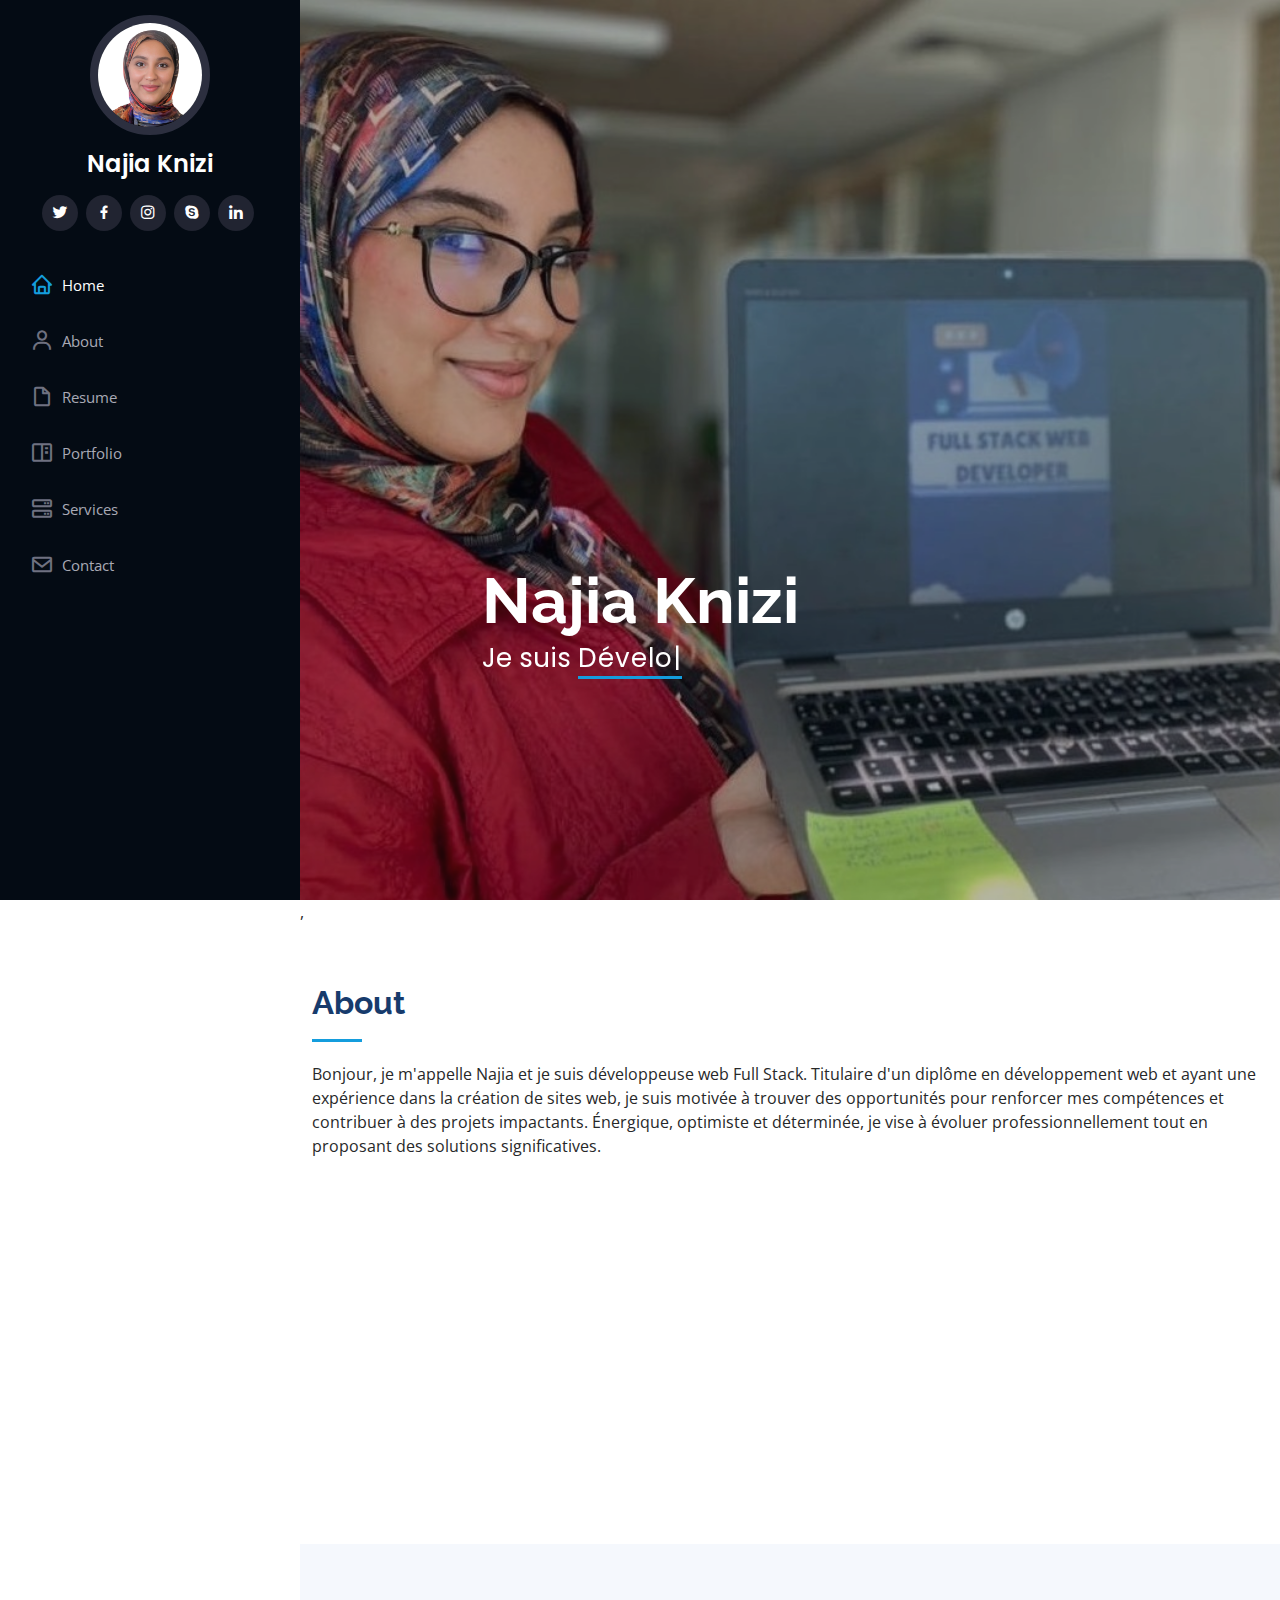
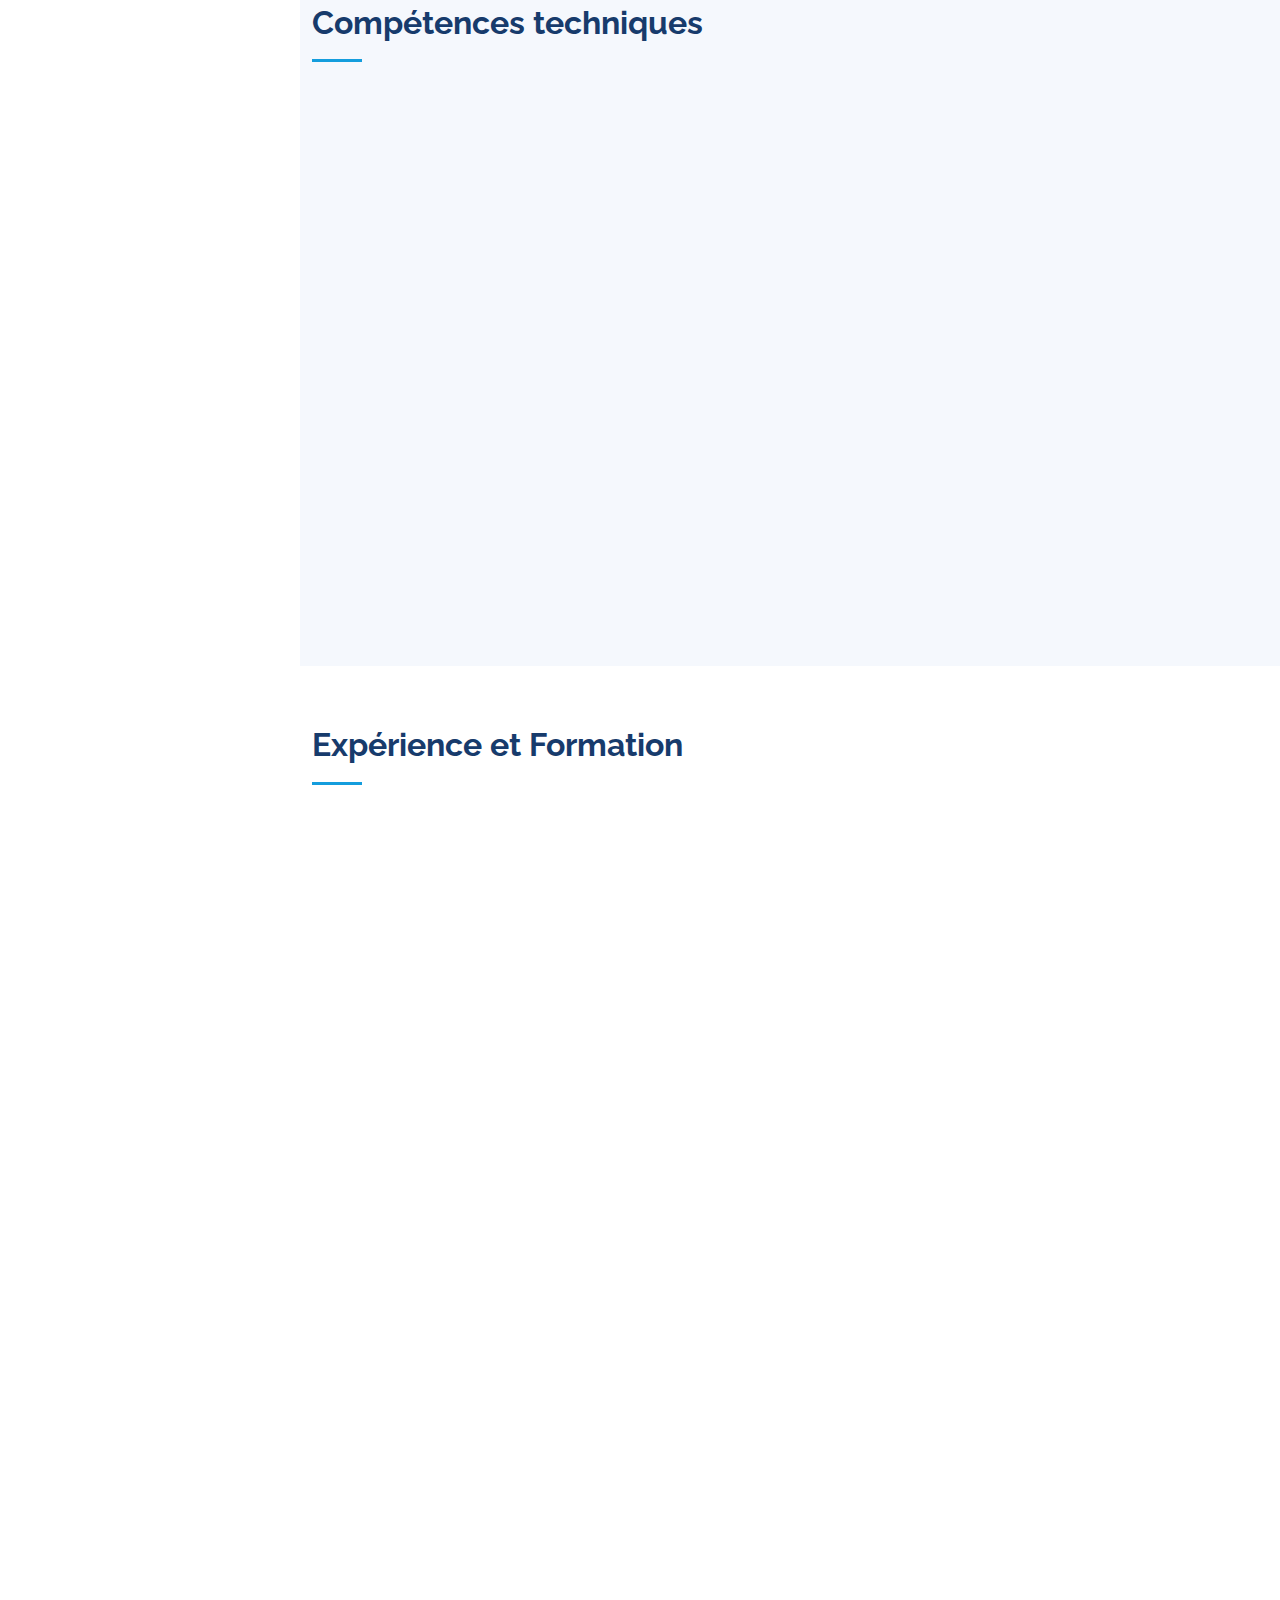
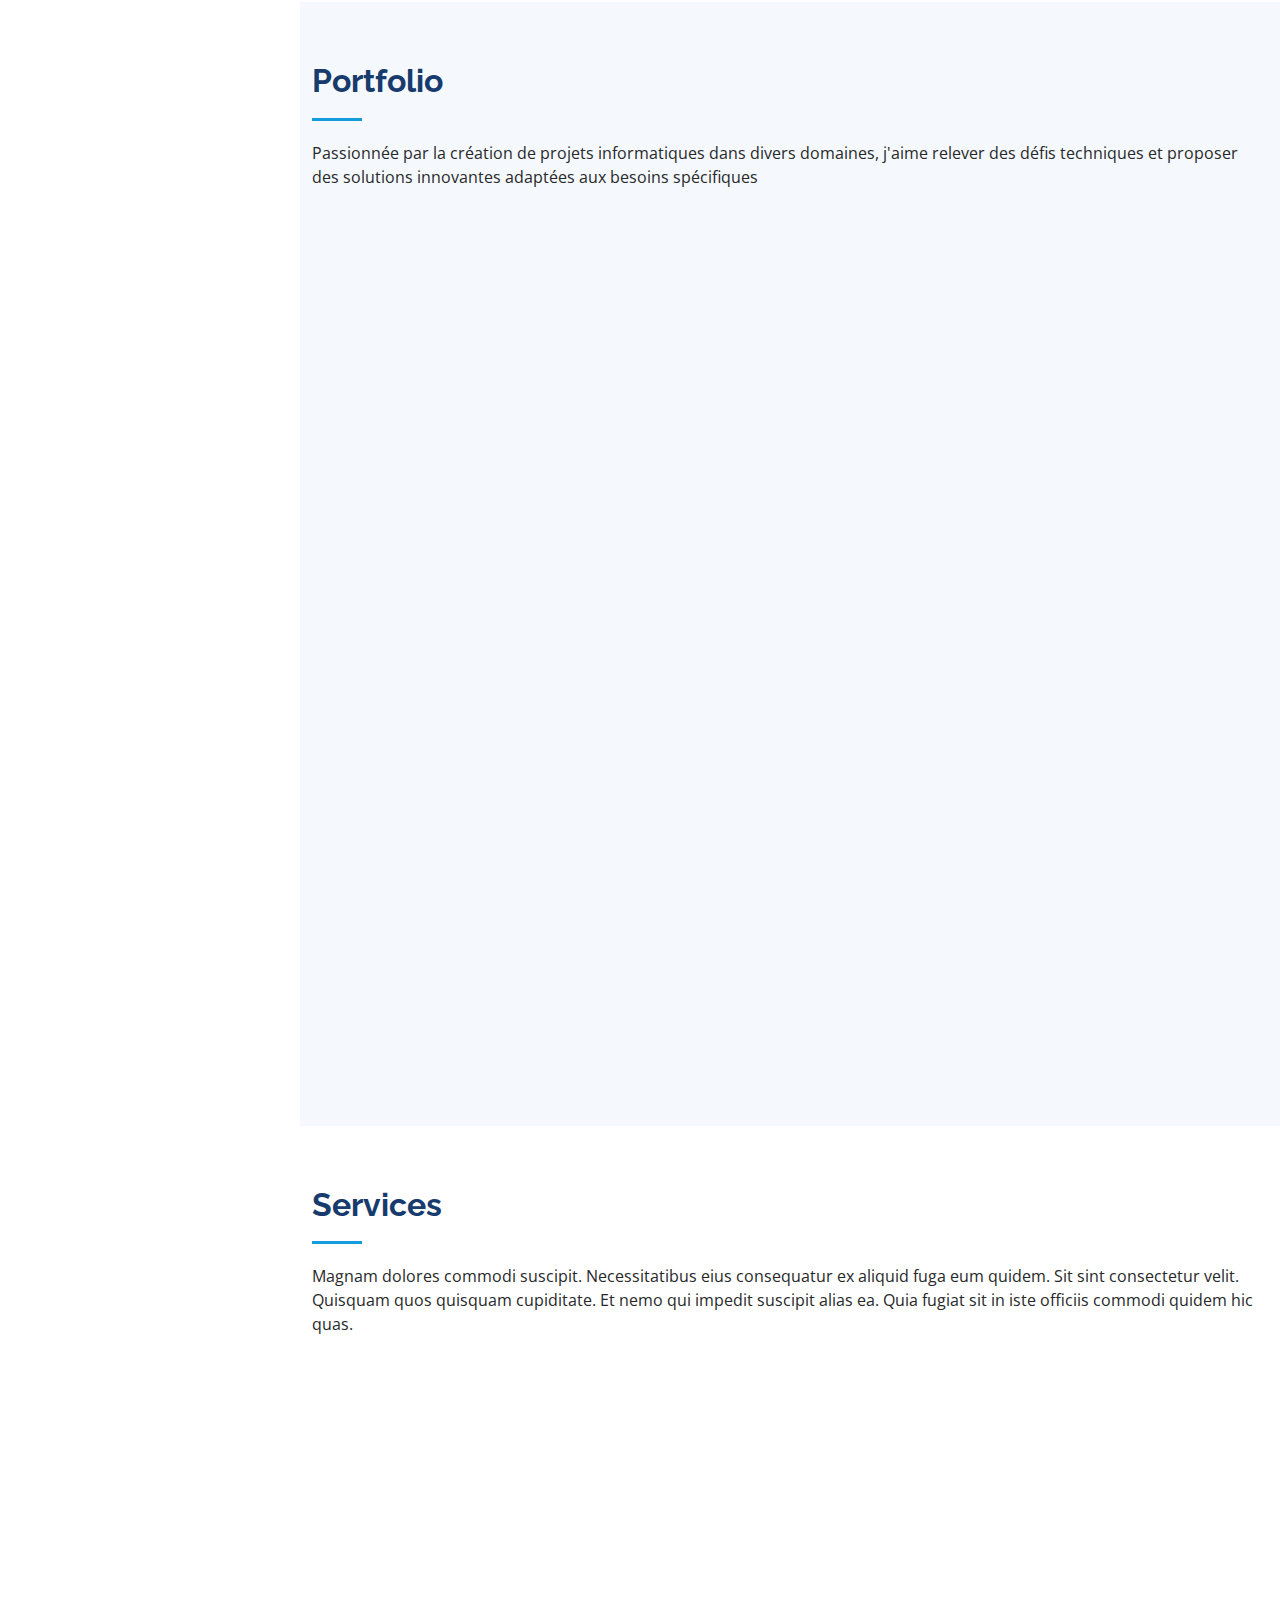
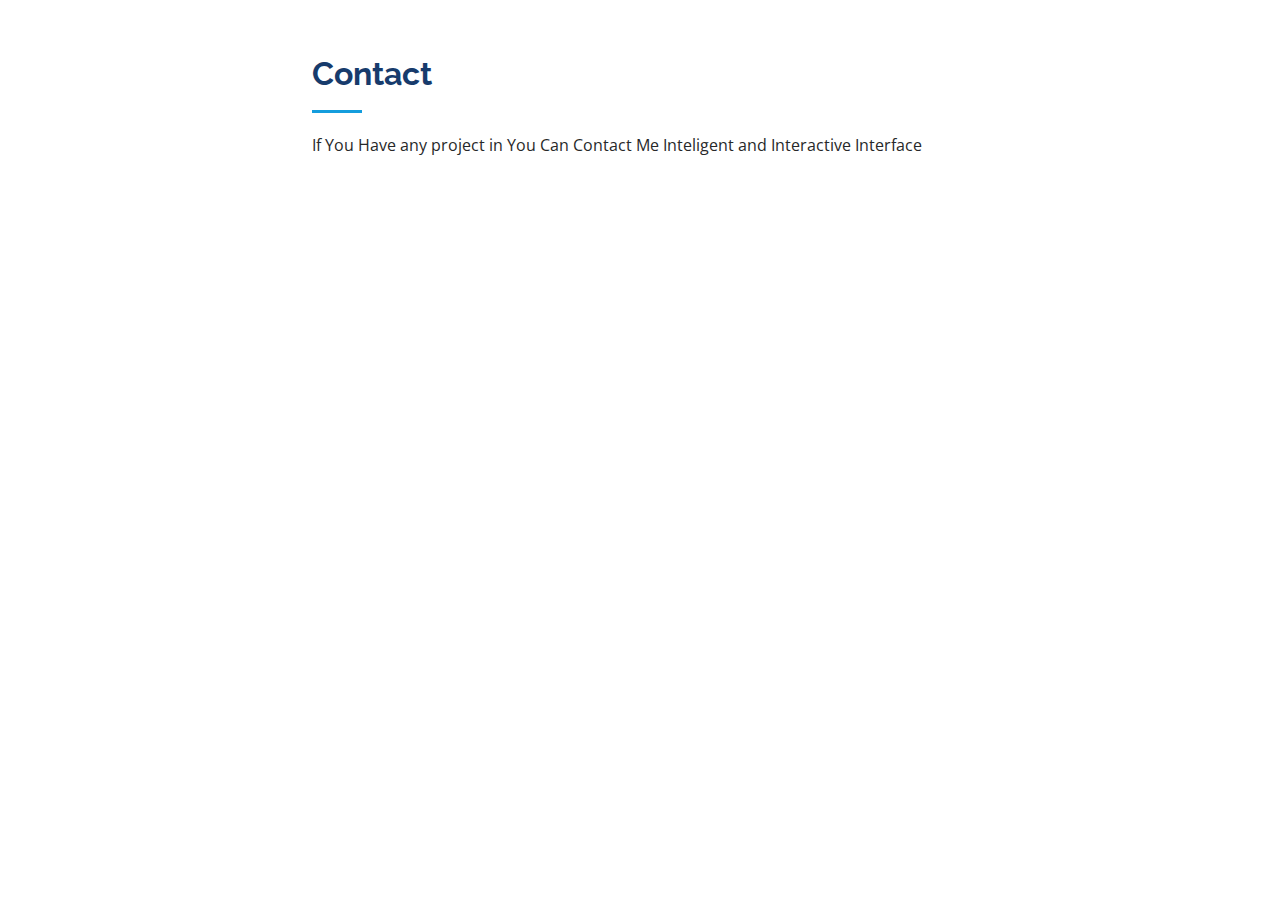
==== index.html @ a3609e8e "portfolio" ====
<!DOCTYPE html>
<html lang="en">

<head>
  <title>Najia Knizi Portfolio</title>
  <!-- Google Fonts -->
  <link href="https://fonts.googleapis.com/css?family=Open+Sans:300,300i,400,400i,600,600i,700,700i|Raleway:300,300i,400,400i,500,500i,600,600i,700,700i|Poppins:300,300i,400,400i,500,500i,600,600i,700,700i" rel="stylesheet">

  <!-- Vendor CSS Files -->
  <link href="assets/vendor/aos/aos.css" rel="stylesheet">
  <link href="assets/vendor/bootstrap/css/bootstrap.min.css" rel="stylesheet">
  <link href="assets/vendor/bootstrap-icons/bootstrap-icons.css" rel="stylesheet">
  <link href="assets/vendor/boxicons/css/boxicons.min.css" rel="stylesheet">
  <link href="assets/vendor/glightbox/css/glightbox.min.css" rel="stylesheet">
  <link href="assets/vendor/swiper/swiper-bundle.min.css" rel="stylesheet">

  <!-- Template Main CSS File -->
  <link href="assets/css/style.css" rel="stylesheet">


</head>

<body>

  <!-- ======= Mobile nav toggle button ======= -->
  <i class="bi bi-list mobile-nav-toggle d-xl-none"></i>

  <!-- ======= Header ======= -->
  <header id="header">
    <div class="d-flex flex-column">

      <div class="profile">
        <img src="./img/photo2.jpg" alt="" class="img-fluid rounded-circle">
        <h1 class="text-light"><a href="index.html">Najia Knizi</a></h1>
        <div class="social-links mt-3 text-center">
          <a href="#" class="twitter"><i class="bx bxl-twitter"></i></a>
          <a href="#" class="facebook"><i class="bx bxl-facebook"></i></a>
          <a href="#" class="instagram"><i class="bx bxl-instagram"></i></a>
          <a href="#" class="google-plus"><i class="bx bxl-skype"></i></a>
          <a href="https://www.linkedin.com/in/naseershaikh/" class="linkedin"><i class="bx bxl-linkedin"></i></a>
        </div>
      </div>

      <nav id="navbar" class="nav-menu navbar">
        <ul>
          <li><a href="#hero" class="nav-link scrollto active"><i class="bx bx-home"></i> <span>Home</span></a></li>
          <li><a href="#about" class="nav-link scrollto"><i class="bx bx-user"></i> <span>About</span></a></li>
          <li><a href="#resume" class="nav-link scrollto"><i class="bx bx-file-blank"></i> <span>Resume</span></a></li>
          <li><a href="#portfolio" class="nav-link scrollto"><i class="bx bx-book-content"></i> <span>Portfolio</span></a></li>
          <li><a href="#services" class="nav-link scrollto"><i class="bx bx-server"></i> <span>Services</span></a></li>
          <li><a href="#contact" class="nav-link scrollto"><i class="bx bx-envelope"></i> <span>Contact</span></a></li>
        </ul>
      </nav><!-- .nav-menu -->
    </div>
  </header><!-- End Header -->

  <!-- ======= Hero Section ======= -->
  <section id="hero" class="d-flex flex-column justify-content-center align-items-center">
    <div class="hero-container" data-aos="fade-in">
      <h1 id="titleTwo" style="margin-top: 400px;">Najia Knizi</h1>
      <p>Je suis <span class="typed" data-typed-items="Développeuse web Full Stack"></span></p>
    </div>
  </section><!-- End Hero -->

  <main id="main">,

    <!-- ======= About Section ======= -->
    <section id="about" class="about">
      <div class="container">

        <div class="section-title">
          <h2>About</h2>
          <p>Bonjour, je m'appelle Najia et je suis développeuse web Full Stack.
            Titulaire d'un diplôme en développement web et ayant une expérience dans la création de sites web, je suis motivée à trouver des opportunités pour renforcer mes compétences et contribuer à des projets impactants. Énergique, optimiste et déterminée, je vise à évoluer professionnellement tout en proposant des solutions significatives.
            
            
            
            
            
            
            
            
            </p>
        </div>

        <div class="row">
          <div class="col-lg-4" data-aos="fade-right">
            <img src="./img/photo4.jpg" class="img-fluid" alt="" style="border-radius:10px;">
          </div>
          <div class="col-lg-8 pt-4 pt-lg-0 content" data-aos="fade-left">
            <h3>Informations Personnelles
            </h3>
            <p class="fst-italic">
              Je suis passionnée par la technologie et déterminée à trouver des solutions informatiques innovantes.






            </p>
            <div class="row">
              <div class="col-lg-6">
                <ul>
                  <li><i class="bi bi-chevron-right"></i> <strong>Date de naissance :</strong> <span>20 novembre 2002</span></li>
                  <li><i class="bi bi-chevron-right"></i> <strong>Téléphone :</strong> <span>0766692971</span></li>
                  <li><i class="bi bi-chevron-right"></i> <strong>Ville :</strong> <span>Rabat</span></li>
                </ul>
                </div>
                <div class="col-lg-6">
                  <ul>
                    <li><i class="bi bi-chevron-right"></i> <strong>Âge :</strong> <span>22</span></li>
                    <li><i class="bi bi-chevron-right"></i> <strong>Email :</strong> <span>najiaknizi199@gmail.com</span></li>
                    <li><i class="bi bi-chevron-right"></i> <strong>Disponibilité :</strong> <span>Disponible</span></li>
                  </ul>
                </div>
                
              </div>
            </div>
           
          </div>
        </div>

      </div>
    </section><!-- End About Section -->


    <!-- ======= Skills Section ======= -->
    <section id="skills" class="skills section-bg">
      <div class="container">

        <div class="section-title">
          <h2>Compétences techniques</h2>

          <div class="row skills-content">
          
            <div class="col-lg-6" data-aos="fade-up">
              <h4>Back-end</h4>
              <ul>
                <li>Spring Boot</li>
                <li>Java</li>
                <li>Microservices</li>
                <li>JEE</li>
                <li>Spring</li>
                <li>PHP</li>
                <li>C</li>
                <li>ADO.NET</li>
                <li>Spring Security</li>
              </ul>
          
              <h4>Front-end</h4>
              <ul>
                <li>Angular</li>
                <li>JavaScript</li>
                <li>HTML</li>
                <li>CSS</li>
                <li>Bootstrap</li>
                <li>jQuery</li>
              </ul>
            </div>
          
            <div class="col-lg-6" data-aos="fade-up" data-aos-delay="100">
              <h4>DevOps</h4>
              <ul>
                <li>Docker</li>
                <li>Jenkins</li>
                <li>SonarQube</li>
                <li>FlyWay</li>
              </ul>
          
              <h4>Base de données</h4>
              <ul>
                <li>SQL</li>
                <li>PL/SQL</li>
                <li>MySQL</li>
              </ul>
          
              <h4>Outils</h4>
              <ul>
                <li>Figma</li>
                <li>DBSchema , Postman</li>
                <li>VS Code , IntelliJ</li>
             
                <li>PgAdmin , Eclipse </li>
                <li>SQL Server , StarUML</li>
                <li>Git , GitHub</li>
                <li>Trello , Jira</li>
              </ul>
            </div>
          
          </div>
          
    </section><!-- End Skills Section -->

    <!-- ======= Resume Section ======= -->
    <section id="resume" class="resume">
      <div class="container">

        <div class="section-title">
          <h2>Expérience et Formation</h2>
        </div>

        <div class="row">
          <div class="col-lg-6" data-aos="fade-up">
            <h3 class="resume-title">Diplômes et Formations</h3>
            <div class="resume-item">
              <h4>Devellopeuse full stack Web</h4>
              <p><em>Ecole Numerique Ahmed El Hansali ,  beni mellal</em></p>
             
            </div>

        
            
            <div class="resume-item">
              <h4>Licence Professionnelle En Informatique Medicale </h4>
              <h5> 01/2024 - 10/2024</h5>
              <p><em>Faculte Des Sciences Ain Chock ,  Casablanca</em></p>
            </div>
            <div class="resume-item">
              <h4>Diplôme de Technicien Spécialisé en Développement Informatique</h4>
              <h5>09/2020 - 07/2022</h5>
              <p><em>Institut Spécialisé De Technologie Appliquée , Bejaad</em></p>
              <p>Lorem ipsum dolor sit amet Lorem ipsum dolor sit amet.</p>
            </div>
            <div class="resume-item">
              <h4>Baccalauréat En Sciences Physiques</h4>
              <h5>09/2019 - 07/2020</h5>
              <p><em>Lycee Abdellah Guennoun</em></p>
            </div>
          </div>
          <div class="col-lg-6" data-aos="fade-up" data-aos-delay="100">
            <h3 class="resume-title">Expériences professionnelles</h3>
            <div class="resume-item">
              <h4>Stage :développeuse web full stack (spring boot / Angular)</h4>
              <h5>cid conseil ingénierie et développement , Rabat</h5>
              <h5>10/2024 - 01/2025</h5>

              <ul>
                <li>La conception et le développement d'une application web pour la gestion des inventaires
                  des affaires </li>
                
              </ul>
            </div>
         
            <div class="resume-item">
              <h4>Stage en Developpement Web</h4>
              <h5>Centre De Consultation Et Traitement Dentaire Ibno Rochd , Casablanca</h5>
              <h5>03/2023  05/2023</h5>  
              <ul>
                <li>Conception et développement d'une application web pour gérer le service des urgences 
                  </li>
                
              </ul>
            </div>
            <div class="resume-item">
              <h4>Stage en Developpement Informatique</h4>
              <h5>commune urbaine , Bejaad</h5>
              <br></br>
              <h5>04/2022  05/2022</h5>

              <ul>
                <li>Développement d'une application desktop pour gérer les stagiaires de la commune.</li>
                
              </ul>
            </div>
          </div>
        </div>

      </div>
    </section><!-- End Resume Section -->

    <!-- ======= Portfolio Section ======= -->
    <section id="portfolio" class="portfolio section-bg">
      <div class="container">

        <div class="section-title">
          <h2>Portfolio</h2>
          <p>Passionnée par la création de projets informatiques dans divers domaines, j'aime relever des défis techniques et proposer des solutions innovantes adaptées aux besoins spécifiques</p>
        </div>

        <div class="row" data-aos="fade-up">
          <div class="col-lg-12 d-flex justify-content-center">
            <ul id="portfolio-flters">
              <li data-filter="*" class="filter-active">All</li>
              <li data-filter=".filter-app">App</li>
              <li data-filter=".filter-card">Card</li>
              <li data-filter=".filter-web">Web</li>
            </ul>
          </div>
        </div>

        <div class="row portfolio-container" data-aos="fade-up" data-aos-delay="100">

          <div class="col-lg-4 col-md-6 portfolio-item filter-app">
            <div class="portfolio-wrap">
              <img src="assets/img/portfolio/bricoli.PNG" class="img-fluid" alt="">
              <div class="portfolio-links">
                <a href="assets/img/portfolio/portfolio-1.jpg" data-gallery="portfolioGallery" class="portfolio-lightbox" title="App 1"><i class="bx bx-plus"></i></a>
                <a href="portfolio-details.html" title="More Details"><i class="bx bx-link"></i></a>
              </div>
            </div>
          </div>

          <div class="col-lg-4 col-md-6 portfolio-item filter-web">
            <div class="portfolio-wrap">
              <img src="assets/img/portfolio/portfolio-2.jpg" class="img-fluid" alt="">
              <div class="portfolio-links">
                <a href="assets/img/portfolio/portfolio-2.jpg" data-gallery="portfolioGallery" class="portfolio-lightbox" title="Web 3"><i class="bx bx-plus"></i></a>
                <a href="portfolio-details.html" title="More Details"><i class="bx bx-link"></i></a>
              </div>
            </div>
          </div>

          <div class="col-lg-4 col-md-6 portfolio-item filter-app">
            <div class="portfolio-wrap">
              <img src="assets/img/portfolio/portfolio-3.jpg" class="img-fluid" alt="">
              <div class="portfolio-links">
                <a href="assets/img/portfolio/portfolio-3.jpg" data-gallery="portfolioGallery" class="portfolio-lightbox" title="App 2"><i class="bx bx-plus"></i></a>
                <a href="portfolio-details.html" title="More Details"><i class="bx bx-link"></i></a>
              </div>
            </div>
          </div>

          <div class="col-lg-4 col-md-6 portfolio-item filter-card">
            <div class="portfolio-wrap">
              <img src="assets/img/portfolio/portfolio-4.jpg" class="img-fluid" alt="">
              <div class="portfolio-links">
                <a href="assets/img/portfolio/portfolio-4.jpg" data-gallery="portfolioGallery" class="portfolio-lightbox" title="Card 2"><i class="bx bx-plus"></i></a>
                <a href="portfolio-details.html" title="More Details"><i class="bx bx-link"></i></a>
              </div>
            </div>
          </div>

          <div class="col-lg-4 col-md-6 portfolio-item filter-web">
            <div class="portfolio-wrap">
              <img src="assets/img/portfolio/portfolio-5.jpg" class="img-fluid" alt="">
              <div class="portfolio-links">
                <a href="assets/img/portfolio/portfolio-5.jpg" data-gallery="portfolioGallery" class="portfolio-lightbox" title="Web 2"><i class="bx bx-plus"></i></a>
                <a href="portfolio-details.html" title="More Details"><i class="bx bx-link"></i></a>
              </div>
            </div>
          </div>

          <div class="col-lg-4 col-md-6 portfolio-item filter-app">
            <div class="portfolio-wrap">
              <img src="assets/img/portfolio/portfolio-6.jpg" class="img-fluid" alt="">
              <div class="portfolio-links">
                <a href="assets/img/portfolio/portfolio-6.jpg" data-gallery="portfolioGallery" class="portfolio-lightbox" title="App 3"><i class="bx bx-plus"></i></a>
                <a href="portfolio-details.html" title="More Details"><i class="bx bx-link"></i></a>
              </div>
            </div>
          </div>

          <div class="col-lg-4 col-md-6 portfolio-item filter-card">
            <div class="portfolio-wrap">
              <img src="assets/img/portfolio/portfolio-7.jpg" class="img-fluid" alt="">
              <div class="portfolio-links">
                <a href="assets/img/portfolio/portfolio-7.jpg" data-gallery="portfolioGallery" class="portfolio-lightbox" title="Card 1"><i class="bx bx-plus"></i></a>
                <a href="portfolio-details.html" title="More Details"><i class="bx bx-link"></i></a>
              </div>
            </div>
          </div>

          <div class="col-lg-4 col-md-6 portfolio-item filter-card">
            <div class="portfolio-wrap">
              <img src="assets/img/portfolio/portfolio-8.jpg" class="img-fluid" alt="">
              <div class="portfolio-links">
                <a href="assets/img/portfolio/portfolio-8.jpg" data-gallery="portfolioGallery" class="portfolio-lightbox" title="Card 3"><i class="bx bx-plus"></i></a>
                <a href="portfolio-details.html" title="More Details"><i class="bx bx-link"></i></a>
              </div>
            </div>
          </div>

          <div class="col-lg-4 col-md-6 portfolio-item filter-web">
            <div class="portfolio-wrap">
              <img src="assets/img/portfolio/portfolio-9.jpg" class="img-fluid" alt="">
              <div class="portfolio-links">
                <a href="assets/img/portfolio/portfolio-9.jpg" data-gallery="portfolioGallery" class="portfolio-lightbox" title="Web 3"><i class="bx bx-plus"></i></a>
                <a href="portfolio-details.html" title="More Details"><i class="bx bx-link"></i></a>
              </div>
            </div>
          </div>

        </div>

      </div>
    </section>
    
    <!-- ======= Services Section ======= -->
    <section id="services" class="services">
      <div class="container">

        <div class="section-title">
          <h2>Services</h2>
          <p>Magnam dolores commodi suscipit. Necessitatibus eius consequatur ex aliquid fuga eum quidem. Sit sint consectetur velit. Quisquam quos quisquam cupiditate. Et nemo qui impedit suscipit alias ea. Quia fugiat sit in iste officiis commodi quidem hic quas.</p>
        </div>

        <div class="row">
          <div class="col-lg-6 col-md-6 icon-box" data-aos="fade-up">
            <div class="icon"><i class="bi bi-code"></i></div>
            <h4 class="title"><a href="">Web Developer</a></h4>
            <p class="description">Voluptatum deleniti atque corrupti quos dolores et quas molestias excepturi sint occaecati cupiditate non provident</p>
          </div>
          <div class="col-lg-4 col-md-6 icon-box" data-aos="fade-up" data-aos-delay="100">
            <div class="icon"><i class="bi bi-bar-chart"></i></div>
            <h4 class="title"><a href="">Web Designer</a></h4>
            <p class="description">Minim veniam, quis nostrud exercitation ullamco laboris nisi ut aliquip ex ea commodo consequat tarad limino ata</p>
          </div>
         

      </div>
    </section><!-- End Services Section -->


    <!-- ======= Contact Section ======= -->
    <section id="contact" class="contact">
      <div class="container">

        <div class="section-title">
          <h2>Contact</h2>
          <p>If You Have any project in You Can Contact Me
Inteligent and Interactive Interface</p>
        </div>

        <div class="row" data-aos="fade-in">

          <div class="col-lg-5 d-flex align-items-stretch">
            <div class="info">
              <div class="address">
                <i class="bi bi-geo-alt"></i>
                <h4>Location:</h4>
                <p>Saddar Hyderabad, Sindh</p>
              </div>

              <div class="email">
                <i class="bi bi-envelope"></i>
                <h4>Email:</h4>
                <p>naseershaikh2005@gmail.com</p>
              </div>

              <div class="phone">
                <i class="bi bi-phone"></i>
                <h4>Call:</h4>
                <p>+1 5589 55488 55s</p>

              </div>
              
                          </div>

          </div>

          <div class="col-lg-7 mt-5 mt-lg-0 d-flex align-items-stretch">
            <form action="#" method="#" role="form" class="php-email-form">
              <div class="row">
                <div class="form-group col-md-6">
                  <label for="name">Your Name</label>
                  <input type="text" name="name" class="form-control" id="name" required>
                </div>
                <div class="form-group col-md-6">
                  <label for="name">Your Email</label>
                  <input type="email" class="form-control" name="email" id="email" required>
                </div>
              </div>
              <div class="form-group">
                <label for="name">Subject</label>
                <input type="text" class="form-control" name="subject" id="subject" required>
              </div>
              <div class="form-group">
                <label for="name">Message</label>
                <textarea class="form-control" name="message" rows="10" required></textarea>
              </div>
              <div class="text-center"><button type="submit">Send Message</button></div>
            </form>
          </div>

        </div>

      </div>
    </section><!-- End Contact Section -->

  </main><!-- End #main -->


  <a href="#" class="back-to-top d-flex align-items-center justify-content-center"><i class="bi bi-arrow-up-short"></i></a>

  <!-- Vendor JS Files -->
  <script src="assets/vendor/purecounter/purecounter_vanilla.js"></script>
  <script src="assets/vendor/aos/aos.js"></script>
  <script src="assets/vendor/bootstrap/js/bootstrap.bundle.min.js"></script>
  <script src="assets/vendor/glightbox/js/glightbox.min.js"></script>
  <script src="assets/vendor/isotope-layout/isotope.pkgd.min.js"></script>
  <script src="assets/vendor/swiper/swiper-bundle.min.js"></script>
  <script src="assets/vendor/typed.js/typed.min.js"></script>
  <script src="assets/vendor/waypoints/noframework.waypoints.js"></script>
  <script src="assets/vendor/php-email-form/validate.js"></script>

  <!-- Template Main JS File -->
  <script src="assets/js/main.js"></script>

</body>

</html>
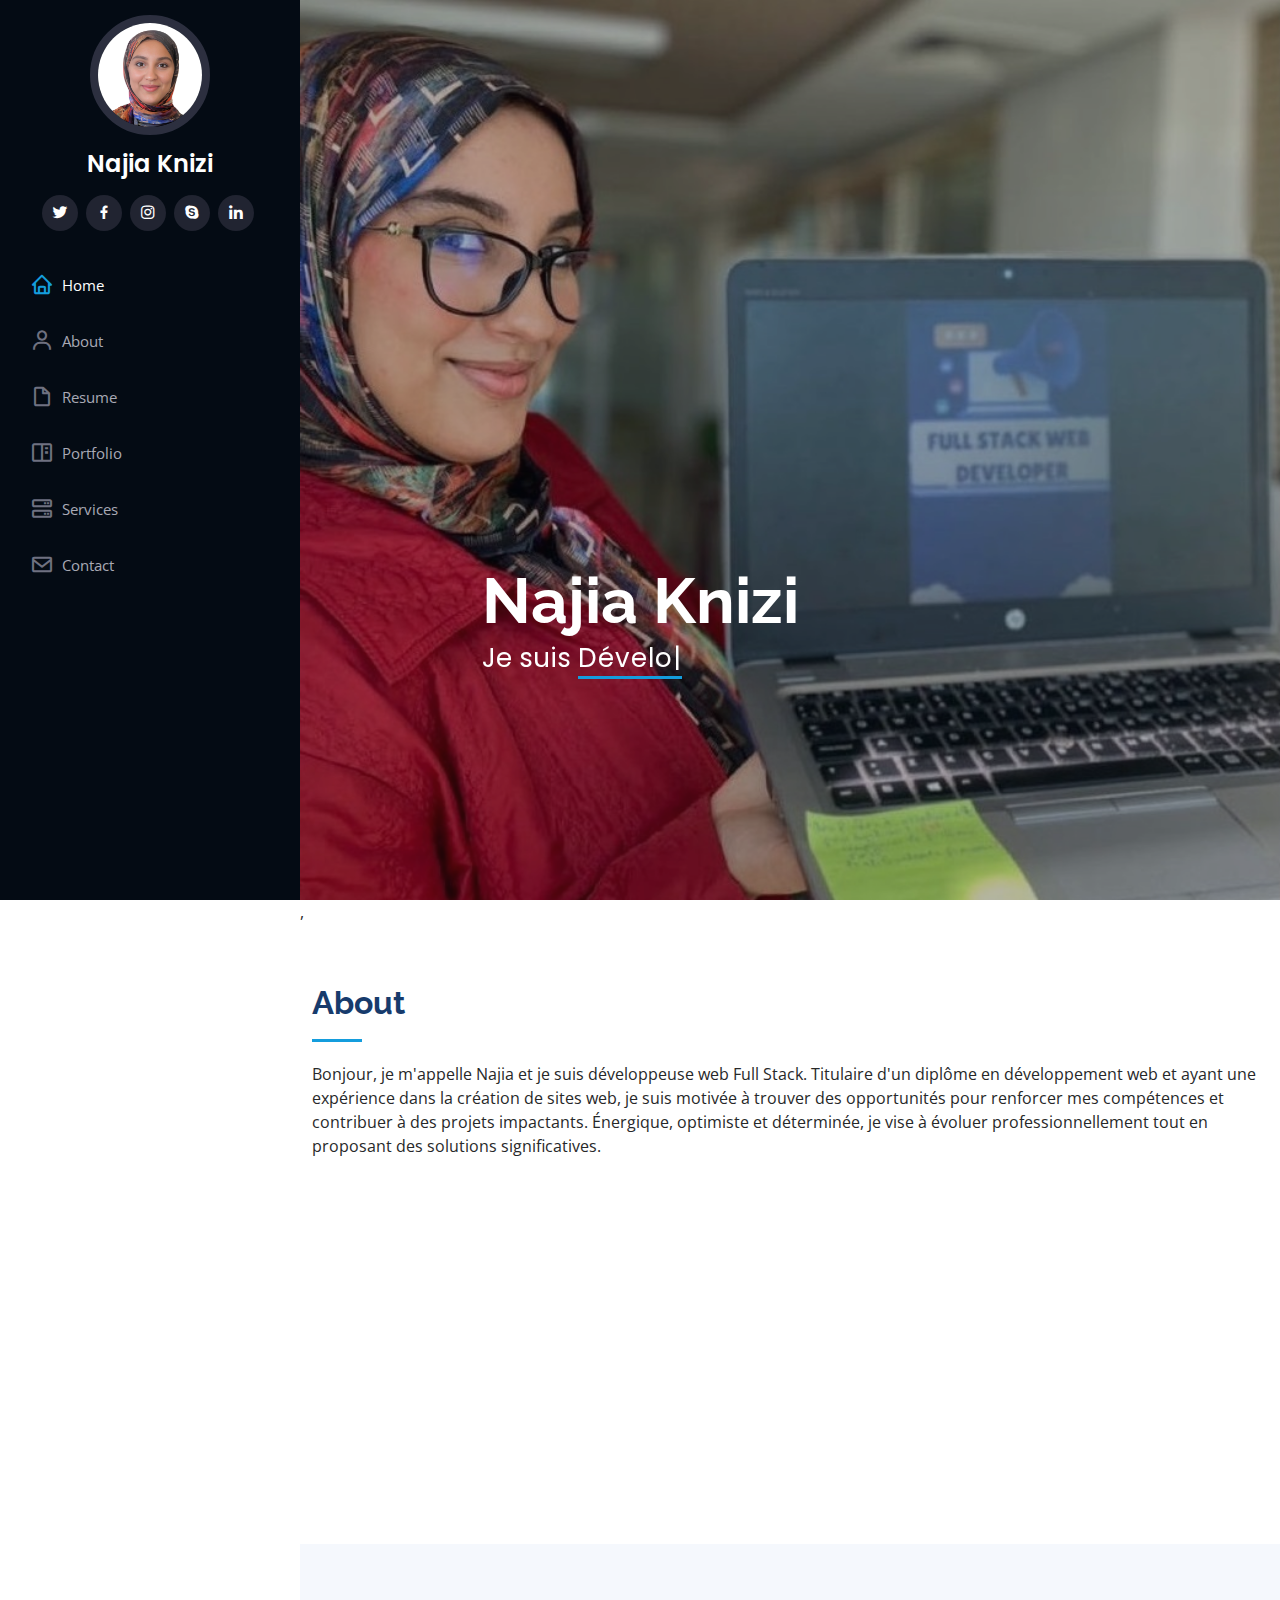
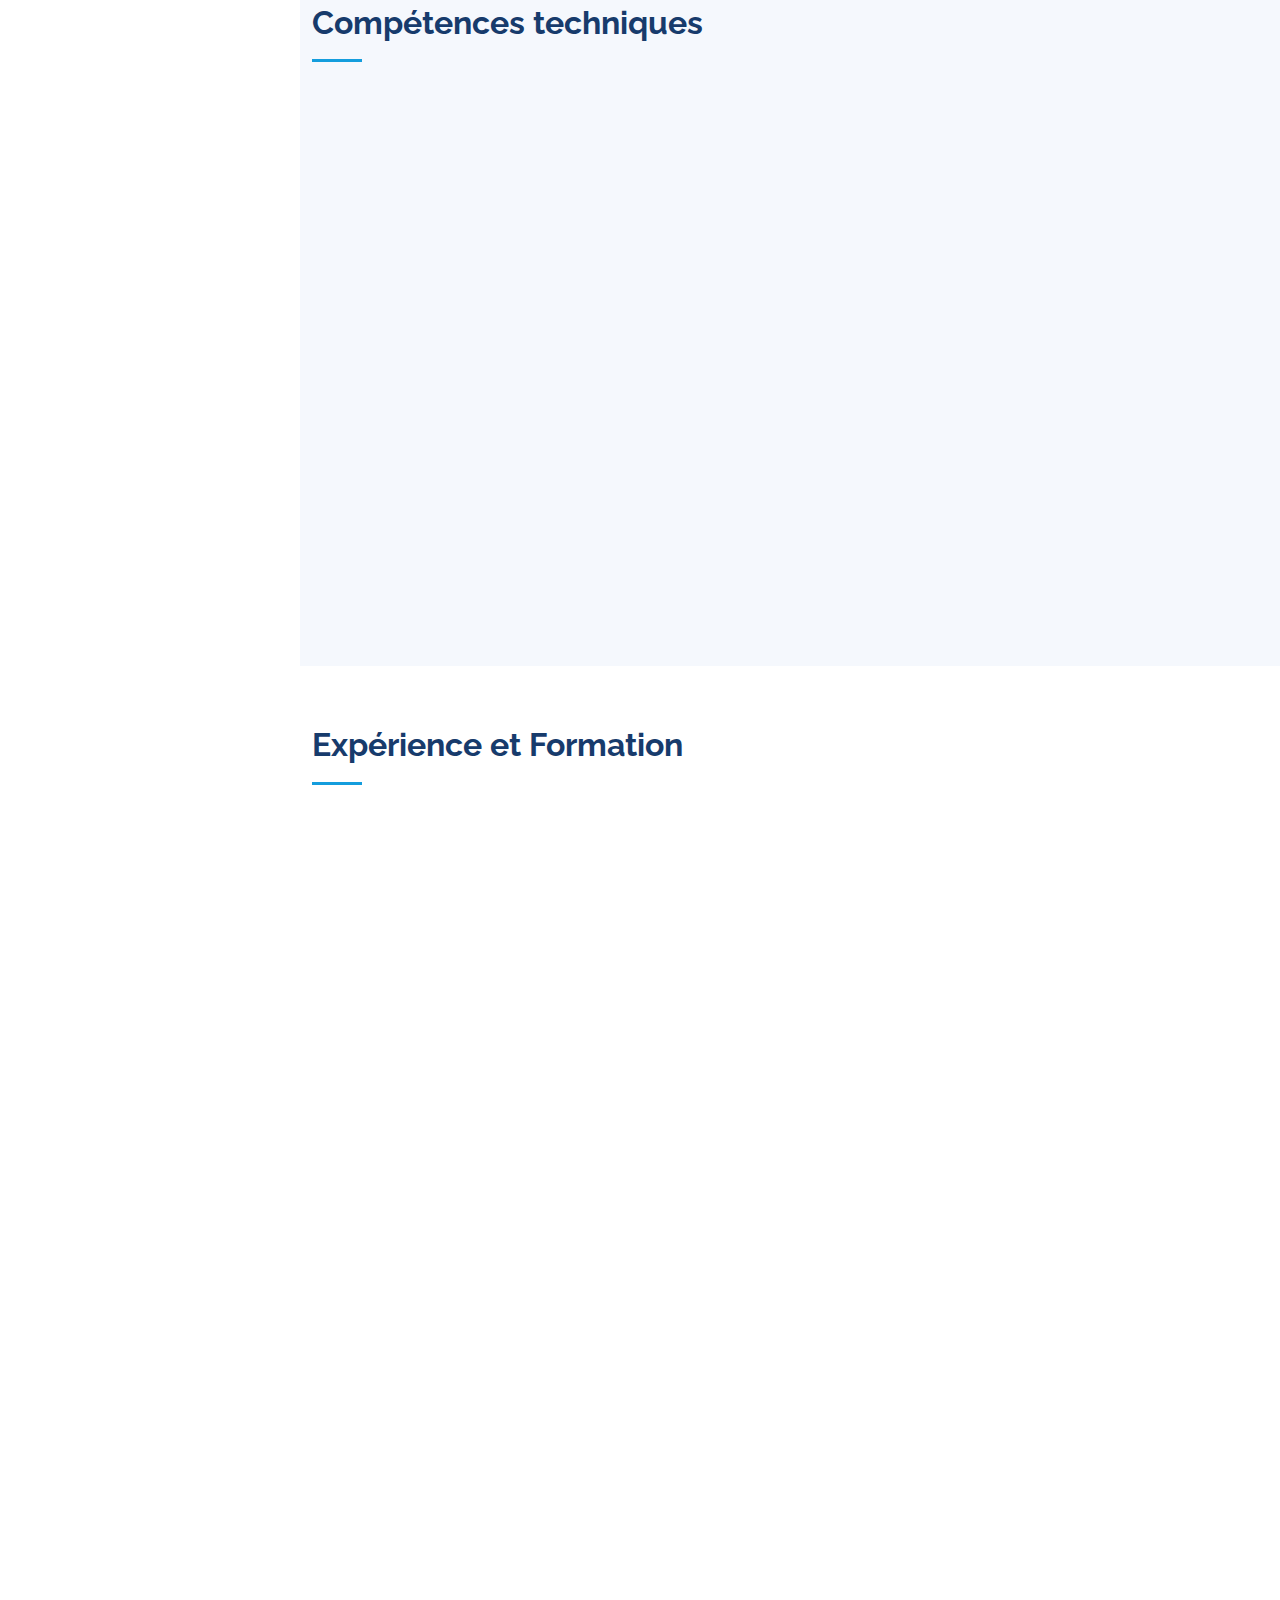
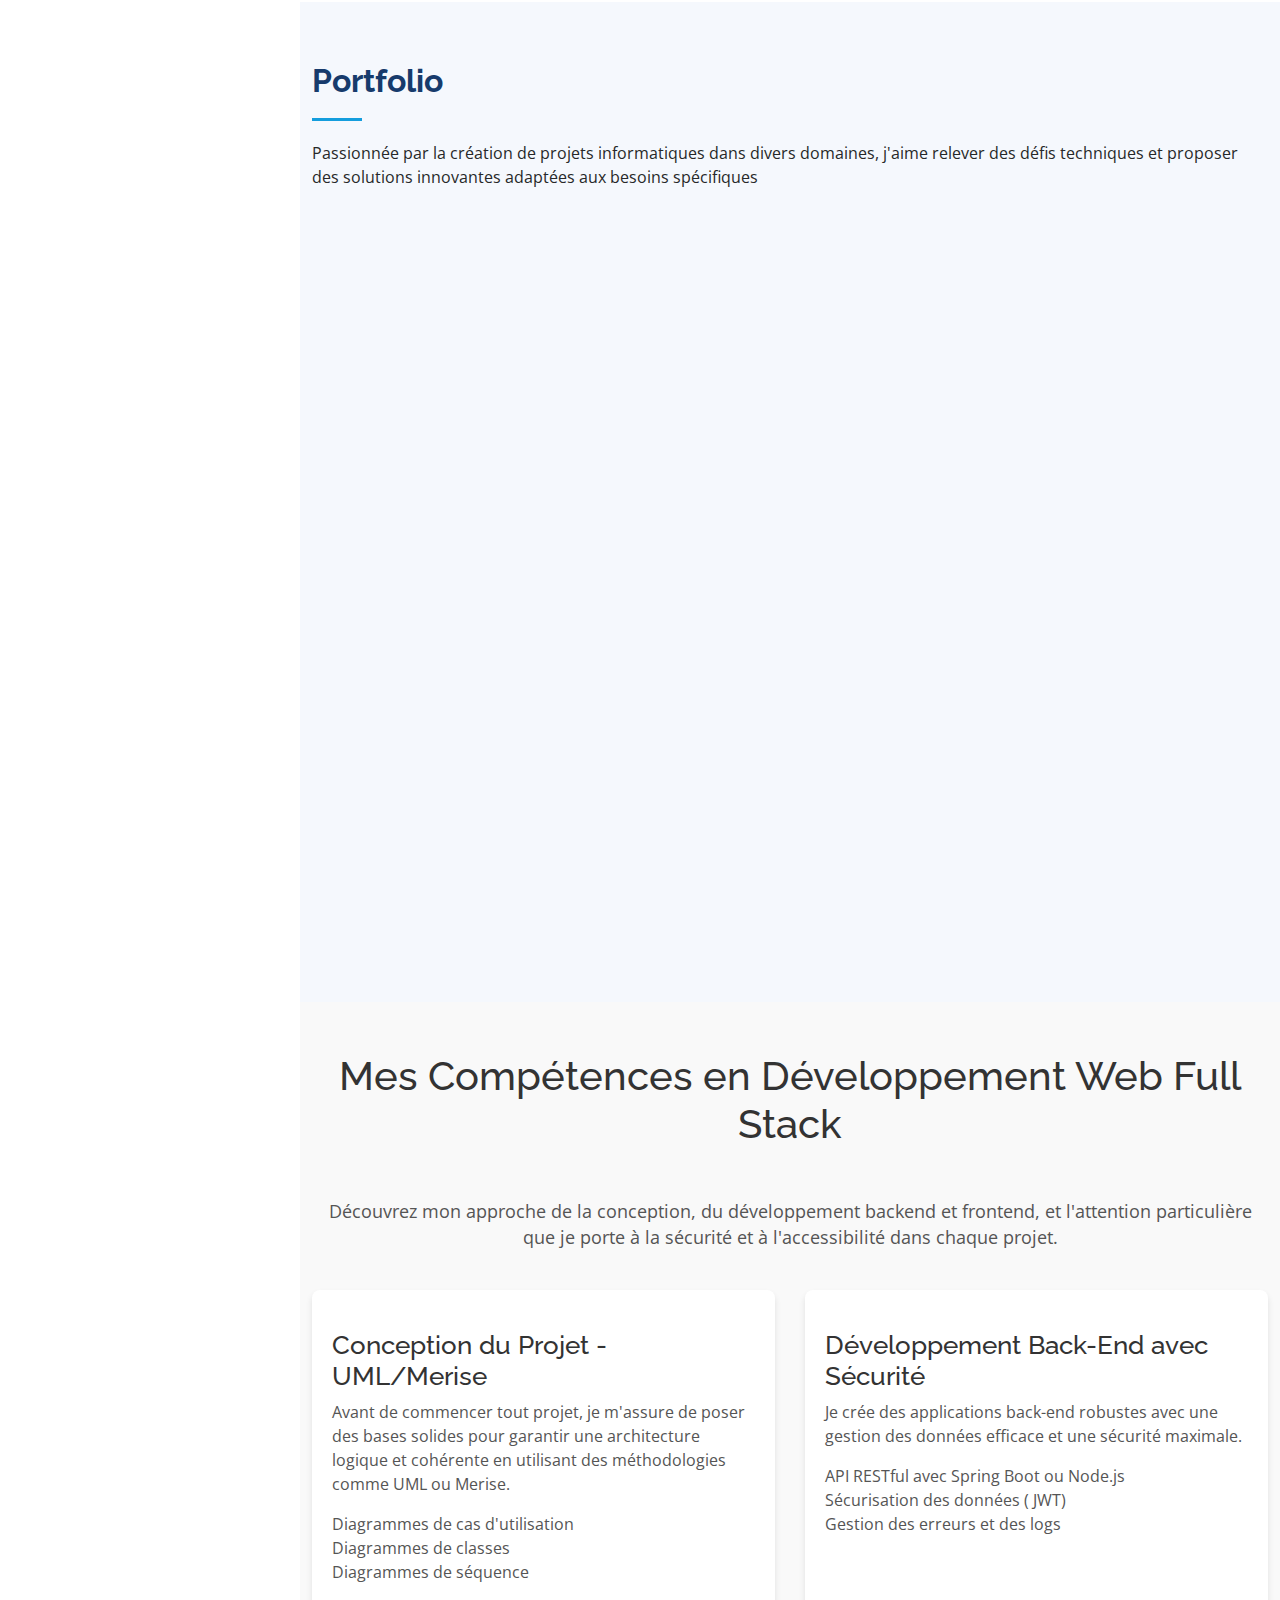
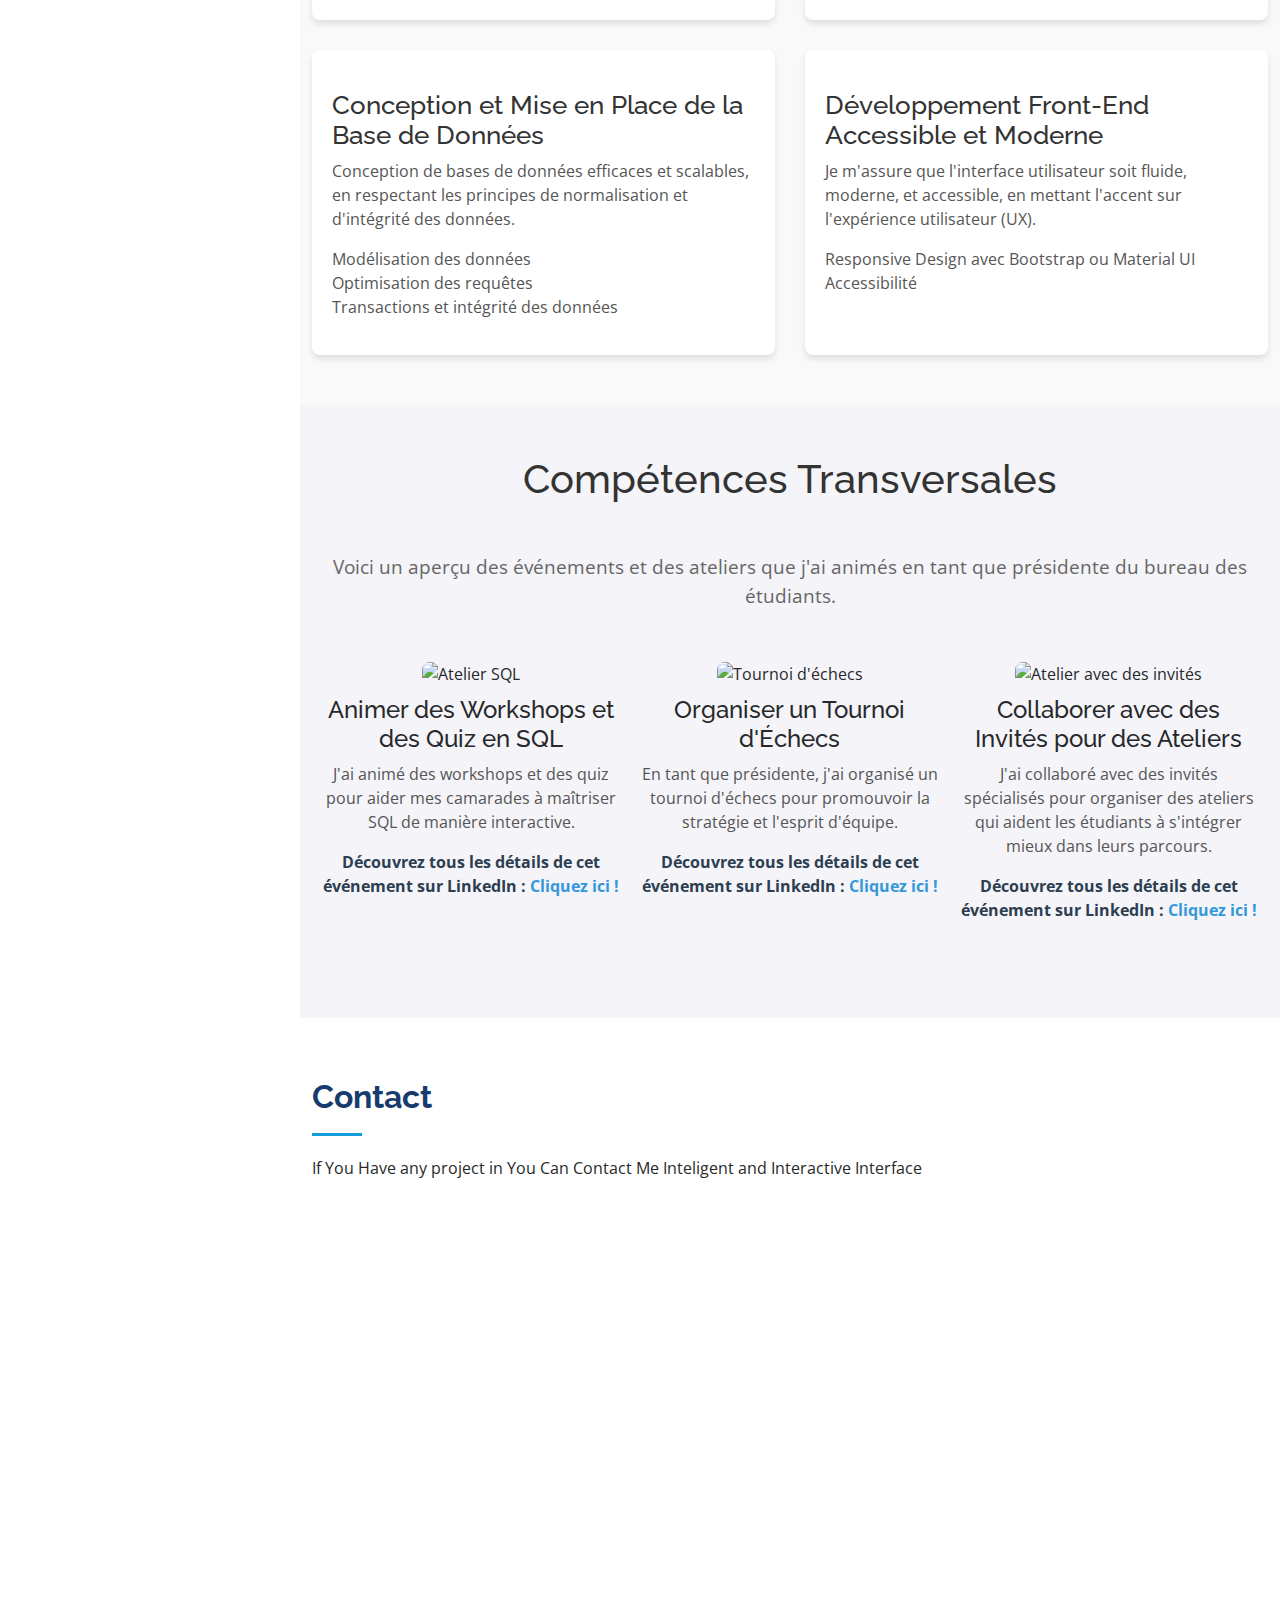
==== commit f11bb309: "update" ====
--- a/index.html
+++ b/index.html
@@ -3,6 +3,8 @@
 
 <head>
   <title>Najia Knizi Portfolio</title>
+  <!-- <title>Najia Knizi Portfolio</title> -->
+
   <!-- Google Fonts -->
   <link href="https://fonts.googleapis.com/css?family=Open+Sans:300,300i,400,400i,600,600i,700,700i|Raleway:300,300i,400,400i,500,500i,600,600i,700,700i|Poppins:300,300i,400,400i,500,500i,600,600i,700,700i" rel="stylesheet">
 
@@ -278,16 +280,7 @@
           <p>Passionnée par la création de projets informatiques dans divers domaines, j'aime relever des défis techniques et proposer des solutions innovantes adaptées aux besoins spécifiques</p>
         </div>
 
-        <div class="row" data-aos="fade-up">
-          <div class="col-lg-12 d-flex justify-content-center">
-            <ul id="portfolio-flters">
-              <li data-filter="*" class="filter-active">All</li>
-              <li data-filter=".filter-app">App</li>
-              <li data-filter=".filter-card">Card</li>
-              <li data-filter=".filter-web">Web</li>
-            </ul>
-          </div>
-        </div>
+    
 
         <div class="row portfolio-container" data-aos="fade-up" data-aos-delay="100">
 
@@ -295,88 +288,88 @@
             <div class="portfolio-wrap">
               <img src="assets/img/portfolio/bricoli.PNG" class="img-fluid" alt="">
               <div class="portfolio-links">
-                <a href="assets/img/portfolio/portfolio-1.jpg" data-gallery="portfolioGallery" class="portfolio-lightbox" title="App 1"><i class="bx bx-plus"></i></a>
-                <a href="portfolio-details.html" title="More Details"><i class="bx bx-link"></i></a>
+                <a href="assets/img/portfolio/bricoli.PNG" data-gallery="portfolioGallery" class="portfolio-lightbox" title="Une application web de bricolage connectant les clients aux prestataires qualifiés, facilitant la recherche de services adaptés et permettant aux prestataires de répondre efficacement aux demandes des clients. "><i class="bx bx-plus"></i></a>
+                <a href="https://github.com/najiakn/Bricoli" title="More Details"><i class="bx bx-link"></i></a>
               </div>
             </div>
           </div>
 
           <div class="col-lg-4 col-md-6 portfolio-item filter-web">
             <div class="portfolio-wrap">
-              <img src="assets/img/portfolio/portfolio-2.jpg" class="img-fluid" alt="">
-              <div class="portfolio-links">
-                <a href="assets/img/portfolio/portfolio-2.jpg" data-gallery="portfolioGallery" class="portfolio-lightbox" title="Web 3"><i class="bx bx-plus"></i></a>
-                <a href="portfolio-details.html" title="More Details"><i class="bx bx-link"></i></a>
+              <img src="assets/img/portfolio/its.png" class="img-fluid" alt="">
+              <div class="portfolio-links">
+                <a href="assets/img/portfolio/its.png" data-gallery="portfolioGallery" class="portfolio-lightbox" title="Une application web de support IT permettant aux entreprises de gérer efficacement les demandes techniques des agents, de suivre les incidents en temps réel et d'assurer une résolution rapide des problèmes."><i class="bx bx-plus"></i></a>
+                <a href="https://github.com/najiakn/IT-support-App" title="More Details"><i class="bx bx-link"></i></a>
               </div>
             </div>
           </div>
 
           <div class="col-lg-4 col-md-6 portfolio-item filter-app">
             <div class="portfolio-wrap">
-              <img src="assets/img/portfolio/portfolio-3.jpg" class="img-fluid" alt="">
-              <div class="portfolio-links">
-                <a href="assets/img/portfolio/portfolio-3.jpg" data-gallery="portfolioGallery" class="portfolio-lightbox" title="App 2"><i class="bx bx-plus"></i></a>
-                <a href="portfolio-details.html" title="More Details"><i class="bx bx-link"></i></a>
+              <img src="assets/img/portfolio/via.PNG" class="img-fluid" alt="">
+              <div class="portfolio-links">
+                <a href="assets/img/portfolio/via.PNG" data-gallery="portfolioGallery" class="portfolio-lightbox" title="Un site web d'agence de voyage offrant aux clients la possibilité de découvrir, réserver et personnaliser des séjours, tout en simplifiant la gestion des offres pour l'agence."><i class="bx bx-plus"></i></a>
+                <a href="https://github.com/najiakn/Viatours_group" title="More Details"><i class="bx bx-link"></i></a>
               </div>
             </div>
           </div>
 
           <div class="col-lg-4 col-md-6 portfolio-item filter-card">
             <div class="portfolio-wrap">
-              <img src="assets/img/portfolio/portfolio-4.jpg" class="img-fluid" alt="">
-              <div class="portfolio-links">
-                <a href="assets/img/portfolio/portfolio-4.jpg" data-gallery="portfolioGallery" class="portfolio-lightbox" title="Card 2"><i class="bx bx-plus"></i></a>
-                <a href="portfolio-details.html" title="More Details"><i class="bx bx-link"></i></a>
+              <img src="assets/img/portfolio/const.PNG" class="img-fluid" alt="">
+              <div class="portfolio-links">
+                <a href="assets/img/portfolio/const.PNG" data-gallery="portfolioGallery" class="portfolio-lightbox" title="Un site web de gestion de projets de construction permettant de planifier, suivre et coordonner les tâches, les ressources et les délais pour assurer une exécution efficace des projets."><i class="bx bx-plus"></i></a>
+                <a href="https://github.com/najiakn/ConstructionXpert-Services-Solution" title="More Details"><i class="bx bx-link"></i></a>
               </div>
             </div>
           </div>
 
           <div class="col-lg-4 col-md-6 portfolio-item filter-web">
             <div class="portfolio-wrap">
-              <img src="assets/img/portfolio/portfolio-5.jpg" class="img-fluid" alt="">
-              <div class="portfolio-links">
-                <a href="assets/img/portfolio/portfolio-5.jpg" data-gallery="portfolioGallery" class="portfolio-lightbox" title="Web 2"><i class="bx bx-plus"></i></a>
-                <a href="portfolio-details.html" title="More Details"><i class="bx bx-link"></i></a>
+              <img src="assets/img/portfolio/ebank.PNG" class="img-fluid" alt="">
+              <div class="portfolio-links">
+                <a href="assets/img/portfolio/ebank.PNG" data-gallery="portfolioGallery" class="portfolio-lightbox" title="Une solution web E-Bank permettant la gestion des comptes, des transactions financières, des retraits et dépôts d'argent"><i class="bx bx-plus"></i></a>
+                <a href="https://github.com/najiakn/E-Bank-Solution" title="More Details"><i class="bx bx-link"></i></a>
               </div>
             </div>
           </div>
 
           <div class="col-lg-4 col-md-6 portfolio-item filter-app">
             <div class="portfolio-wrap">
-              <img src="assets/img/portfolio/portfolio-6.jpg" class="img-fluid" alt="">
-              <div class="portfolio-links">
-                <a href="assets/img/portfolio/portfolio-6.jpg" data-gallery="portfolioGallery" class="portfolio-lightbox" title="App 3"><i class="bx bx-plus"></i></a>
-                <a href="portfolio-details.html" title="More Details"><i class="bx bx-link"></i></a>
+              <img src="assets/img/portfolio/booking.PNG" class="img-fluid" alt="">
+              <div class="portfolio-links">
+                <a href="assets/img/portfolio/booking.PNG" data-gallery="portfolioGallery" class="portfolio-lightbox" title="Une application de réservation de vols permettant aux utilisateurs de rechercher, comparer, et réserver des billets d'avion, tout en offrant un suivi des vols et des options de gestion des réservations"><i class="bx bx-plus"></i></a>
+                <a href="https://github.com/najiakn/BookYourFlight-Application-de-reservation-des-vols" title="More Details"><i class="bx bx-link"></i></a>
               </div>
             </div>
           </div>
 
           <div class="col-lg-4 col-md-6 portfolio-item filter-card">
             <div class="portfolio-wrap">
-              <img src="assets/img/portfolio/portfolio-7.jpg" class="img-fluid" alt="">
-              <div class="portfolio-links">
-                <a href="assets/img/portfolio/portfolio-7.jpg" data-gallery="portfolioGallery" class="portfolio-lightbox" title="Card 1"><i class="bx bx-plus"></i></a>
-                <a href="portfolio-details.html" title="More Details"><i class="bx bx-link"></i></a>
+              <img src="assets/img/portfolio/contact.PNG" class="img-fluid" alt="">
+              <div class="portfolio-links">
+                <a href="assets/img/portfolio/contact.PNG" data-gallery="portfolioGallery" class="portfolio-lightbox" title="Une application de gestion des contacts intégrant des API pour ajouter, modifier, supprimer et synchroniser les informations de contact, tout en assurant une interaction fluide avec d'autres services."><i class="bx bx-plus"></i></a>
+                <a href="https://github.com/najiakn/Contacts" title="More Details"><i class="bx bx-link"></i></a>
               </div>
             </div>
           </div>
 
           <div class="col-lg-4 col-md-6 portfolio-item filter-card">
             <div class="portfolio-wrap">
-              <img src="assets/img/portfolio/portfolio-8.jpg" class="img-fluid" alt="">
-              <div class="portfolio-links">
-                <a href="assets/img/portfolio/portfolio-8.jpg" data-gallery="portfolioGallery" class="portfolio-lightbox" title="Card 3"><i class="bx bx-plus"></i></a>
-                <a href="portfolio-details.html" title="More Details"><i class="bx bx-link"></i></a>
+              <img src="assets/img/portfolio/quiz.PNG" class="img-fluid" alt="">
+              <div class="portfolio-links">
+                <a href="assets/img/portfolio/quiz.PNG" data-gallery="portfolioGallery" class="portfolio-lightbox" title="Un site de quiz conçu pour évaluer les compétences des candidats au poste de développeur web, offrant des tests interactifs sur les technologies front-end, back-end et les bonnes pratiques de développement"><i class="bx bx-plus"></i></a>
+                <a href="https://github.com/najiakn/quiz" title="More Details"><i class="bx bx-link"></i></a>
               </div>
             </div>
           </div>
 
           <div class="col-lg-4 col-md-6 portfolio-item filter-web">
             <div class="portfolio-wrap">
-              <img src="assets/img/portfolio/portfolio-9.jpg" class="img-fluid" alt="">
-              <div class="portfolio-links">
-                <a href="assets/img/portfolio/portfolio-9.jpg" data-gallery="portfolioGallery" class="portfolio-lightbox" title="Web 3"><i class="bx bx-plus"></i></a>
-                <a href="portfolio-details.html" title="More Details"><i class="bx bx-link"></i></a>
+              <img src="assets/img/portfolio/blackjak.PNG" class="img-fluid" alt="">
+              <div class="portfolio-links">
+                <a href="assets/img/portfolio/blackjak.PNG" data-gallery="portfolioGallery" class="portfolio-lightbox" title="Un jeu de Blackjack en ligne offrant une expérience interactive où les joueurs tentent d’atteindre 21 sans dépasser, avec des options stratégiques comme tirer, rester ou doubler la mise."><i class="bx bx-plus"></i></a>
+                <a href="https://github.com/najiakn/BlackJack" title="More Details"><i class="bx bx-link"></i></a>
               </div>
             </div>
           </div>
@@ -387,31 +380,117 @@
     </section>
     
     <!-- ======= Services Section ======= -->
-    <section id="services" class="services">
-      <div class="container">
-
-        <div class="section-title">
-          <h2>Services</h2>
-          <p>Magnam dolores commodi suscipit. Necessitatibus eius consequatur ex aliquid fuga eum quidem. Sit sint consectetur velit. Quisquam quos quisquam cupiditate. Et nemo qui impedit suscipit alias ea. Quia fugiat sit in iste officiis commodi quidem hic quas.</p>
-        </div>
-
-        <div class="row">
-          <div class="col-lg-6 col-md-6 icon-box" data-aos="fade-up">
-            <div class="icon"><i class="bi bi-code"></i></div>
-            <h4 class="title"><a href="">Web Developer</a></h4>
-            <p class="description">Voluptatum deleniti atque corrupti quos dolores et quas molestias excepturi sint occaecati cupiditate non provident</p>
-          </div>
-          <div class="col-lg-4 col-md-6 icon-box" data-aos="fade-up" data-aos-delay="100">
-            <div class="icon"><i class="bi bi-bar-chart"></i></div>
-            <h4 class="title"><a href="">Web Designer</a></h4>
-            <p class="description">Minim veniam, quis nostrud exercitation ullamco laboris nisi ut aliquip ex ea commodo consequat tarad limino ata</p>
-          </div>
-         
-
-      </div>
+    <section id="services" style="padding: 50px 0; background-color: #f9f9f9;">
+      <div class="container" style="max-width: 1200px; margin: 0 auto;">
+          <h2 class="section-title" style="font-size: 2.5rem; color: #333; text-align: center; margin-bottom: 20px;">Mes Compétences en Développement Web Full Stack</h2>
+          <p class="section-description" style="font-size: 1.1rem; color: #555; text-align: center; margin-bottom: 40px;">
+              Découvrez mon approche de la conception, du développement backend et frontend, et l'attention particulière que je porte à la sécurité et à l'accessibilité dans chaque projet.
+          </p>
+  
+          <div class="services-list" style="display: flex; flex-wrap: wrap; justify-content: space-between; gap: 30px;">
+              <!-- Conception UML/Merise -->
+              <div class="service" style="flex: 1 1 45%; padding: 20px; background-color: #fff; border-radius: 8px; box-shadow: 0 4px 6px rgba(0, 0, 0, 0.1);">
+                  <div class="service-icon" style="font-size: 3rem; color: #007bff; margin-bottom: 20px;">
+                      <i class="fas fa-project-diagram"></i>
+                  </div>
+                  <h3 style="font-size: 1.6rem; color: #333;">Conception du Projet - UML/Merise</h3>
+                  <p style="font-size: 1rem; color: #555;">Avant de commencer tout projet, je m'assure de poser des bases solides pour garantir une architecture logique et cohérente en utilisant des méthodologies comme UML ou Merise.</p>
+                  <ul style="list-style-type: none; padding: 0; color: #555;">
+                      <li>Diagrammes de cas d'utilisation</li>
+                      <li>Diagrammes de classes</li>
+                      <li>Diagrammes de séquence</li>
+                  </ul>
+              </div>
+  
+              <!-- Développement Back-End avec Sécurité -->
+              <div class="service" style="flex: 1 1 45%; padding: 20px; background-color: #fff; border-radius: 8px; box-shadow: 0 4px 6px rgba(0, 0, 0, 0.1);">
+                  <div class="service-icon" style="font-size: 3rem; color: #28a745; margin-bottom: 20px;">
+                      <i class="fas fa-lock"></i>
+                  </div>
+                  <h3 style="font-size: 1.6rem; color: #333;">Développement Back-End avec Sécurité</h3>
+                  <p style="font-size: 1rem; color: #555;">Je crée des applications back-end robustes avec une gestion des données efficace et une sécurité maximale.</p>
+                  <ul style="list-style-type: none; padding: 0; color: #555;">
+                      <li>API RESTful avec Spring Boot ou Node.js</li>
+                      <li>Sécurisation des données ( JWT)</li>
+                      <li>Gestion des erreurs et des logs</li>
+                  </ul>
+              </div>
+  
+              <!-- Base de Données SQL -->
+              <div class="service" style="flex: 1 1 45%; padding: 20px; background-color: #fff; border-radius: 8px; box-shadow: 0 4px 6px rgba(0, 0, 0, 0.1);">
+                  <div class="service-icon" style="font-size: 3rem; color: #ffc107; margin-bottom: 20px;">
+                      <i class="fas fa-database"></i>
+                  </div>
+                  <h3 style="font-size: 1.6rem; color: #333;">Conception et Mise en Place de la Base de Données</h3>
+                  <p style="font-size: 1rem; color: #555;">Conception de bases de données efficaces et scalables, en respectant les principes de normalisation et d'intégrité des données.</p>
+                  <ul style="list-style-type: none; padding: 0; color: #555;">
+                      <li>Modélisation des données </li>
+                      <li>Optimisation des requêtes</li>
+                      <li>Transactions et intégrité des données</li>
+                  </ul>
+              </div>
+  
+              <!-- Développement Front-End Accessible -->
+              <div class="service" style="flex: 1 1 45%; padding: 20px; background-color: #fff; border-radius: 8px; box-shadow: 0 4px 6px rgba(0, 0, 0, 0.1);">
+                  <div class="service-icon" style="font-size: 3rem; color: #007bff; margin-bottom: 20px;">
+                      <i class="fas fa-laptop-code"></i>
+                  </div>
+                  <h3 style="font-size: 1.6rem; color: #333;">Développement Front-End Accessible et Moderne</h3>
+                  <p style="font-size: 1rem; color: #555;">Je m'assure que l'interface utilisateur soit fluide, moderne, et accessible, en mettant l'accent sur l'expérience utilisateur (UX).</p>
+                  <ul style="list-style-type: none; padding: 0; color: #555;">
+                      <li>Responsive Design avec Bootstrap ou Material UI</li>
+                      <li>Accessibilité </li>
+                  </ul>
+              </div>
+          </div>
+      </div>
+  </section>
+  
     </section><!-- End Services Section -->
 
-
+    <section id="competences-transversales" style="padding: 50px 0; background-color: #f4f4f9;">
+      <div class="container" style="max-width: 1200px; margin: 0 auto;">
+          <h2 class="section-title" style="font-size: 2.5rem; color: #333; text-align: center; margin-bottom: 20px;">Compétences Transversales</h2>
+          <p class="section-description" style="font-size: 1.2rem; color: #666; text-align: center; margin-bottom: 50px;">Voici un aperçu des événements et des ateliers que j'ai animés en tant que présidente du bureau des étudiants.</p>
+          
+          <!-- Liste des événements -->
+          <div class="events-list" style="display: flex; flex-wrap: wrap; justify-content: space-around;">
+              
+              <!-- Atelier SQL -->
+              <div class="event" style="width: 300px; margin-bottom: 30px; text-align: center;">
+                  <a href="https://www.linkedin.com/in/votre-lien-sql" style="text-decoration: none; color: inherit;">
+                      <img src="lien-image-sql.jpg" alt="Atelier SQL" style="width: 100%; height: auto; border-radius: 8px;">
+                      <h3 style="font-size: 1.5rem; margin-top: 10px;">Animer des Workshops et des Quiz en SQL</h3>
+                  </a>
+                  <p style="font-size: 1rem; color: #555;">J'ai animé des workshops et des quiz pour aider mes camarades à maîtriser SQL de manière interactive.</p>
+                  <p style="font-size: 1rem; font-weight: bold; color: #2c3e50;">Découvrez tous les détails de cet événement sur LinkedIn : <a href="https://www.linkedin.com/in/votre-lien-sql" style="font-weight: bold; color: #3498db;">Cliquez ici !</a></p>
+              </div>
+  
+              <!-- Tournoi d'Échecs -->
+              <div class="event" style="width: 300px; margin-bottom: 30px; text-align: center;">
+                  <a href="https://www.linkedin.com/in/votre-lien-echecs" style="text-decoration: none; color: inherit;">
+                      <img src="lien-image-echecs.jpg" alt="Tournoi d'échecs" style="width: 100%; height: auto; border-radius: 8px;">
+                      <h3 style="font-size: 1.5rem; margin-top: 10px;">Organiser un Tournoi d'Échecs</h3>
+                  </a>
+                  <p style="font-size: 1rem; color: #555;">En tant que présidente, j'ai organisé un tournoi d'échecs pour promouvoir la stratégie et l'esprit d'équipe.</p>
+                  <p style="font-size: 1rem; font-weight: bold; color: #2c3e50;">Découvrez tous les détails de cet événement sur LinkedIn : <a href="https://www.linkedin.com/in/votre-lien-echecs" style="font-weight: bold; color: #3498db;">Cliquez ici !</a></p>
+              </div>
+  
+              <!-- Collaboration avec des invités -->
+              <div class="event" style="width: 300px; margin-bottom: 30px; text-align: center;">
+                  <a href="https://www.linkedin.com/in/votre-lien-invite" style="text-decoration: none; color: inherit;">
+                      <img src="lien-image-invite.jpg" alt="Atelier avec des invités" style="width: 100%; height: auto; border-radius: 8px;">
+                      <h3 style="font-size: 1.5rem; margin-top: 10px;">Collaborer avec des Invités pour des Ateliers</h3>
+                  </a>
+                  <p style="font-size: 1rem; color: #555;">J'ai collaboré avec des invités spécialisés pour organiser des ateliers qui aident les étudiants à s'intégrer mieux dans leurs parcours.</p>
+                  <p style="font-size: 1rem; font-weight: bold; color: #2c3e50;">Découvrez tous les détails de cet événement sur LinkedIn : <a href="https://www.linkedin.com/in/votre-lien-invite" style="font-weight: bold; color: #3498db;">Cliquez ici !</a></p>
+              </div>
+  
+          </div>
+      </div>
+  </section>
+  
+  
     <!-- ======= Contact Section ======= -->
     <section id="contact" class="contact">
       <div class="container">
--- a/assets/css/style.css
+++ b/assets/css/style.css
@@ -295,7 +295,6 @@
 --------------------------------------------------------------*/
 section {
   padding: 60px 0;
-  overflow: hidden;
 }
 
 .section-bg {
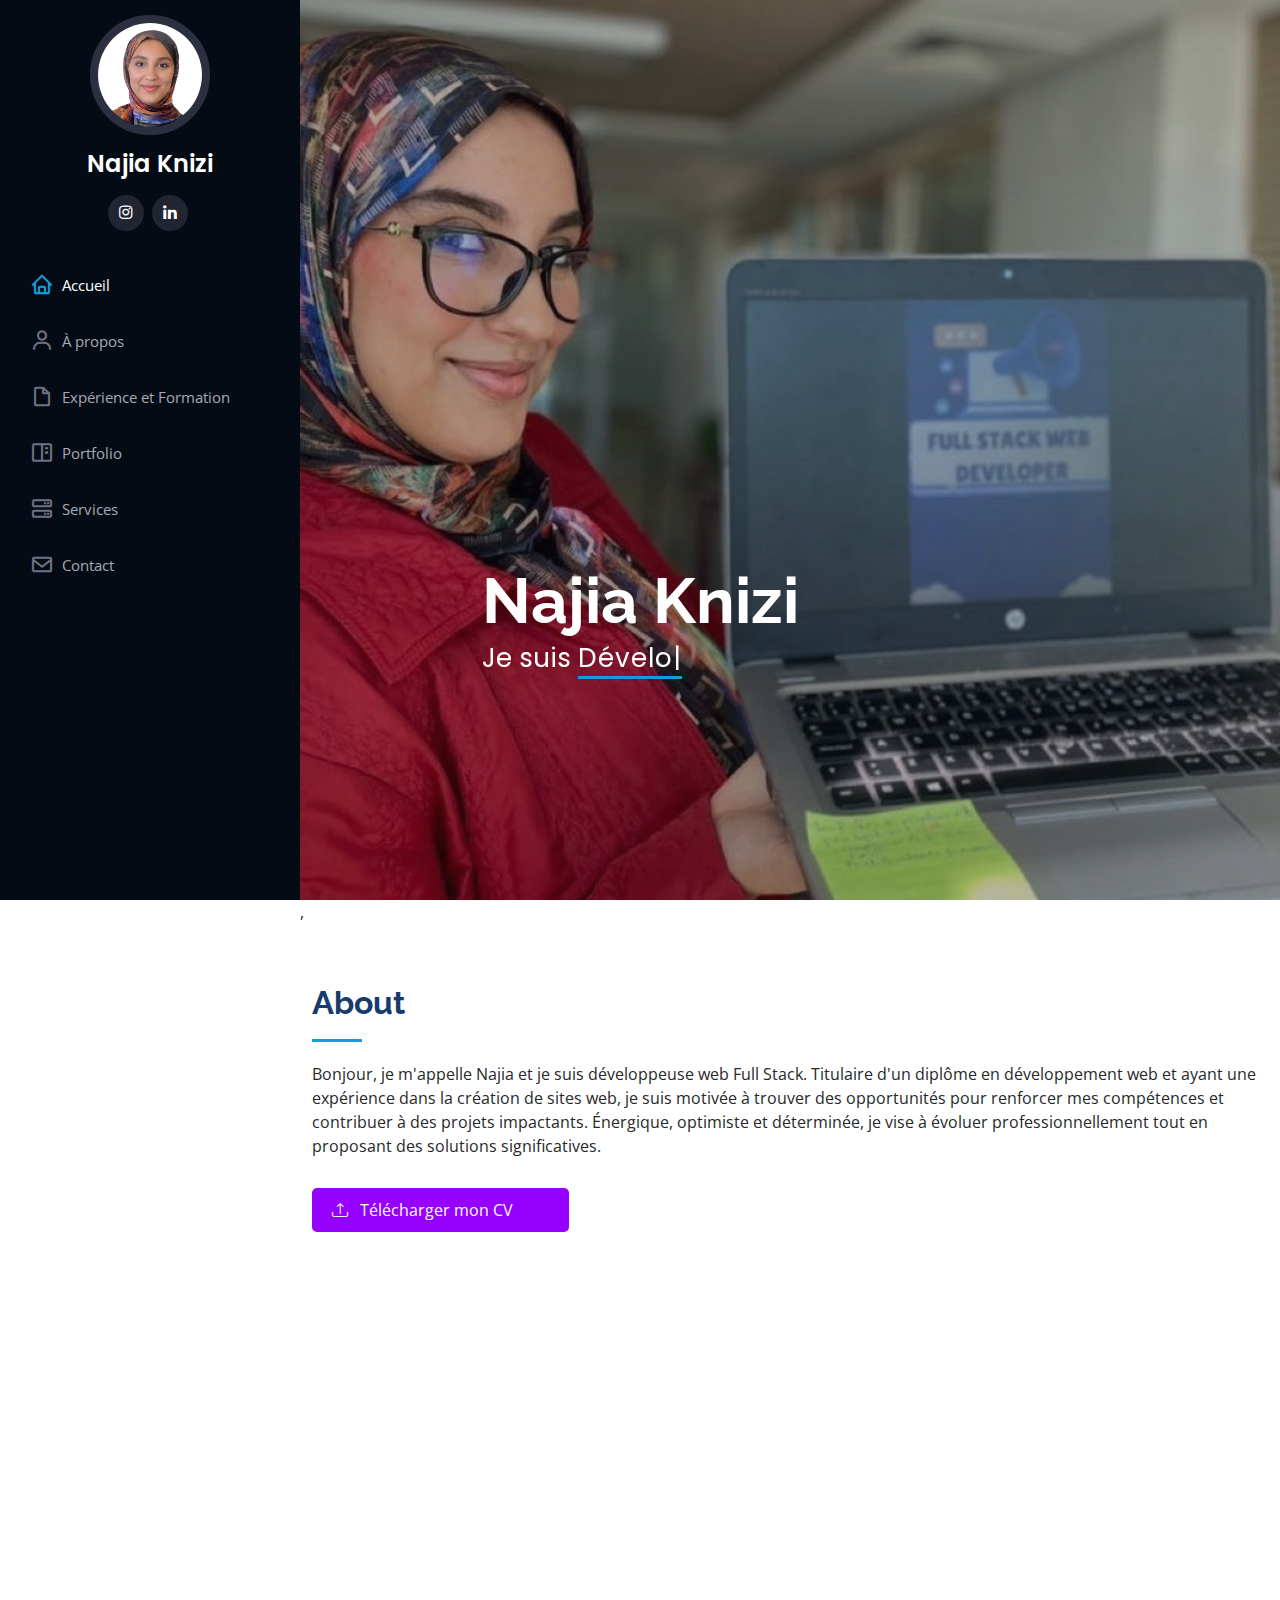
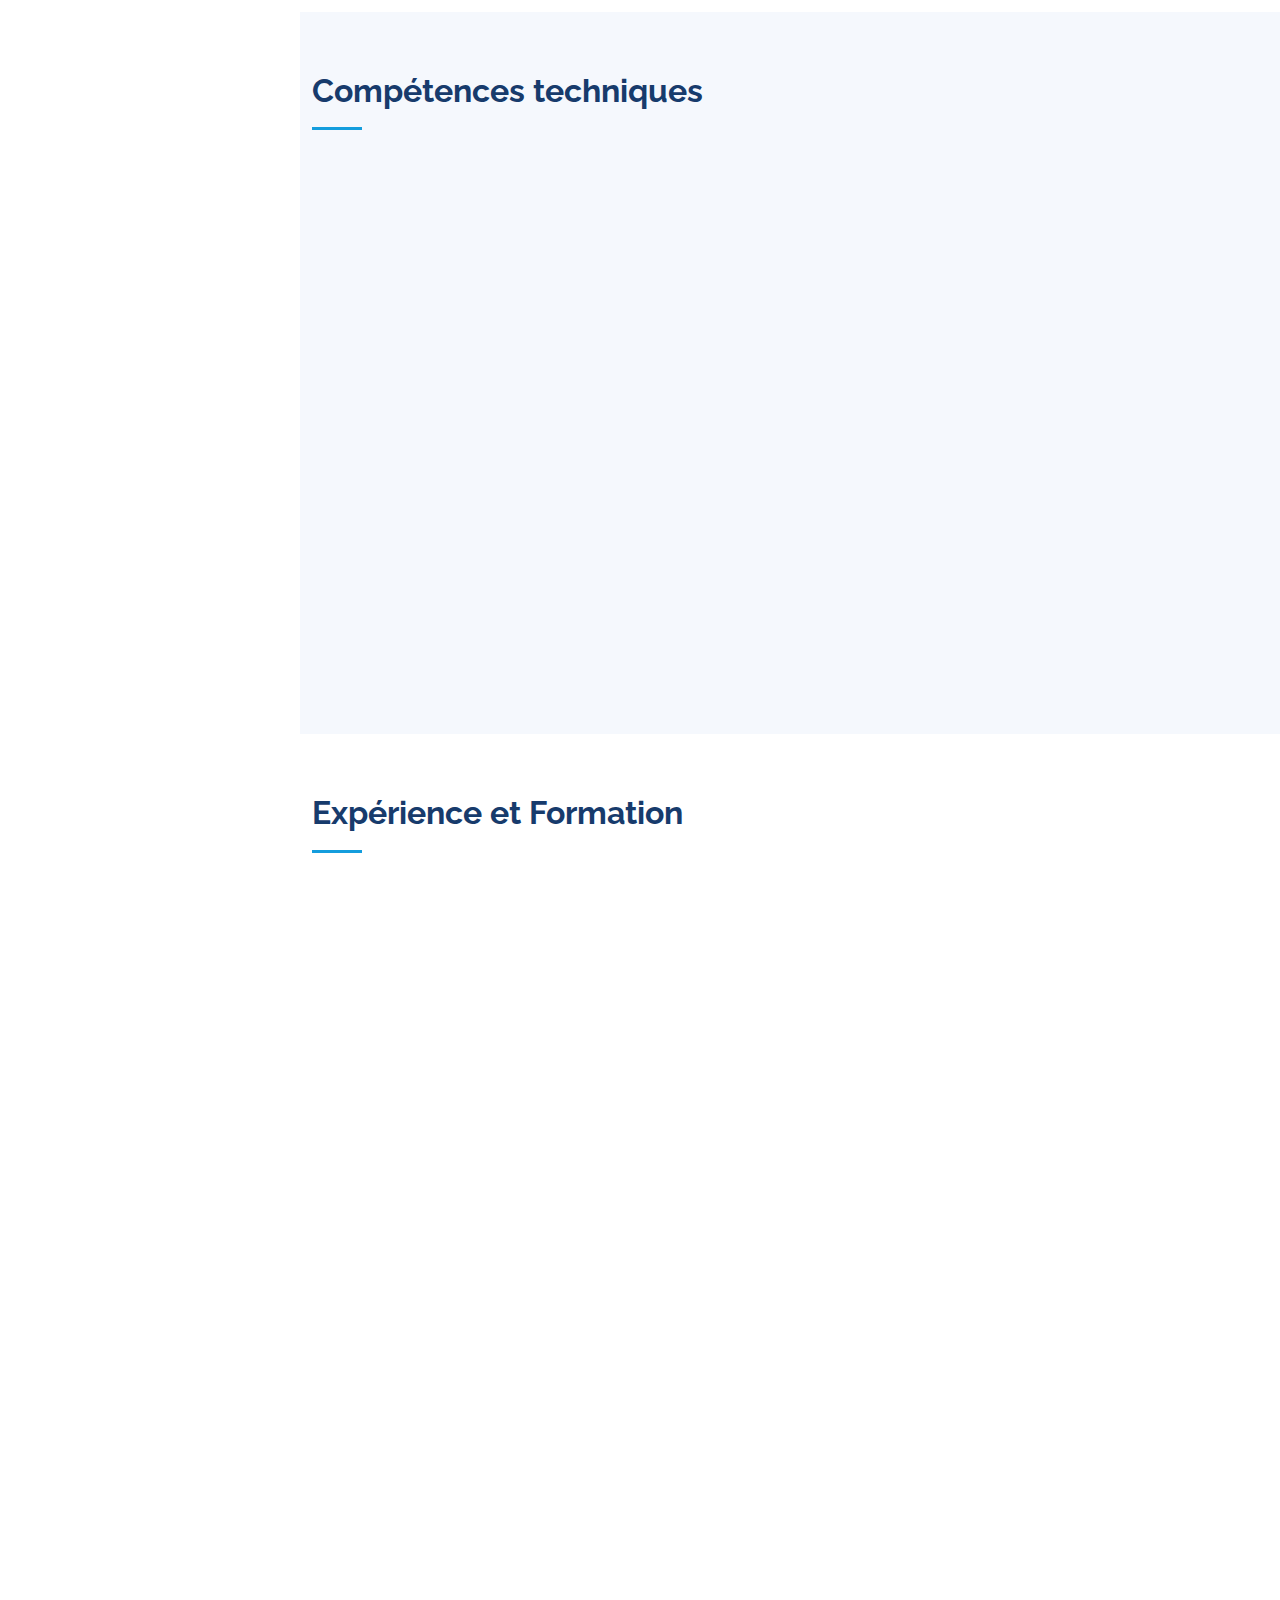
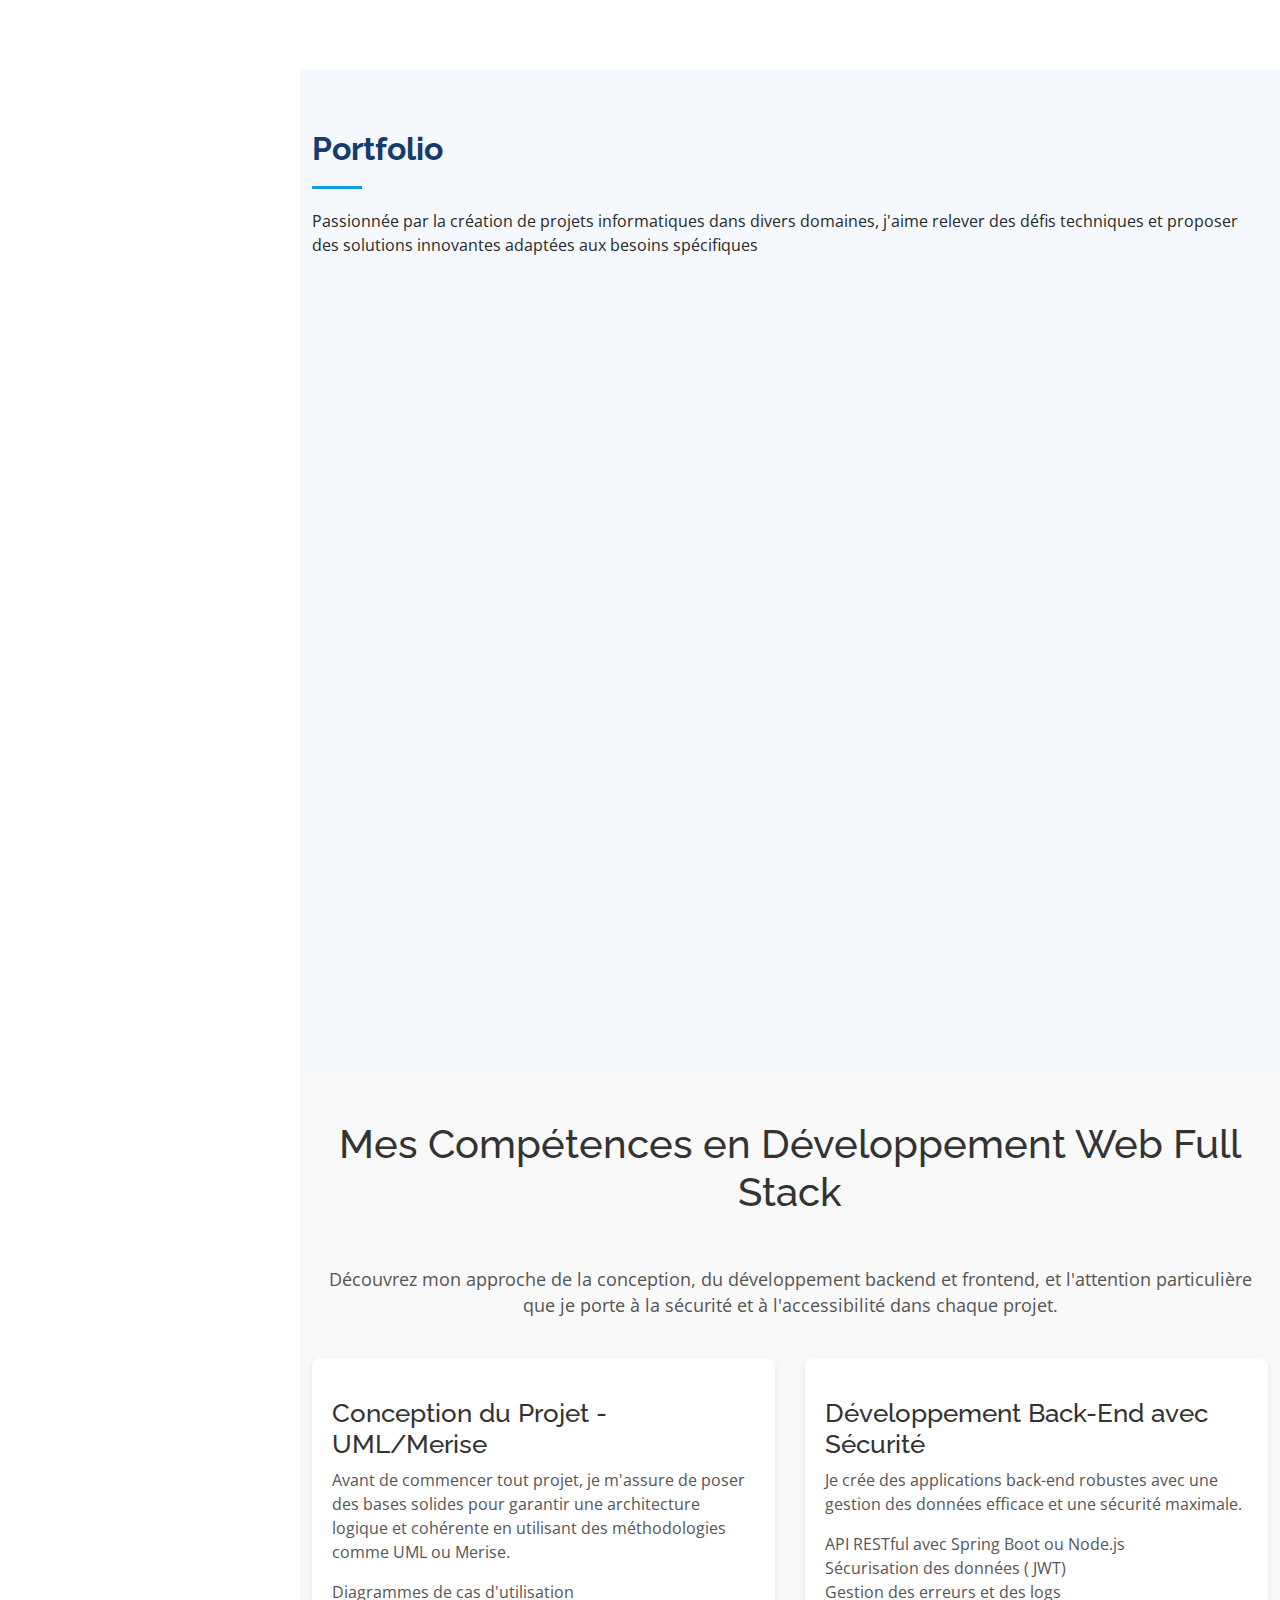
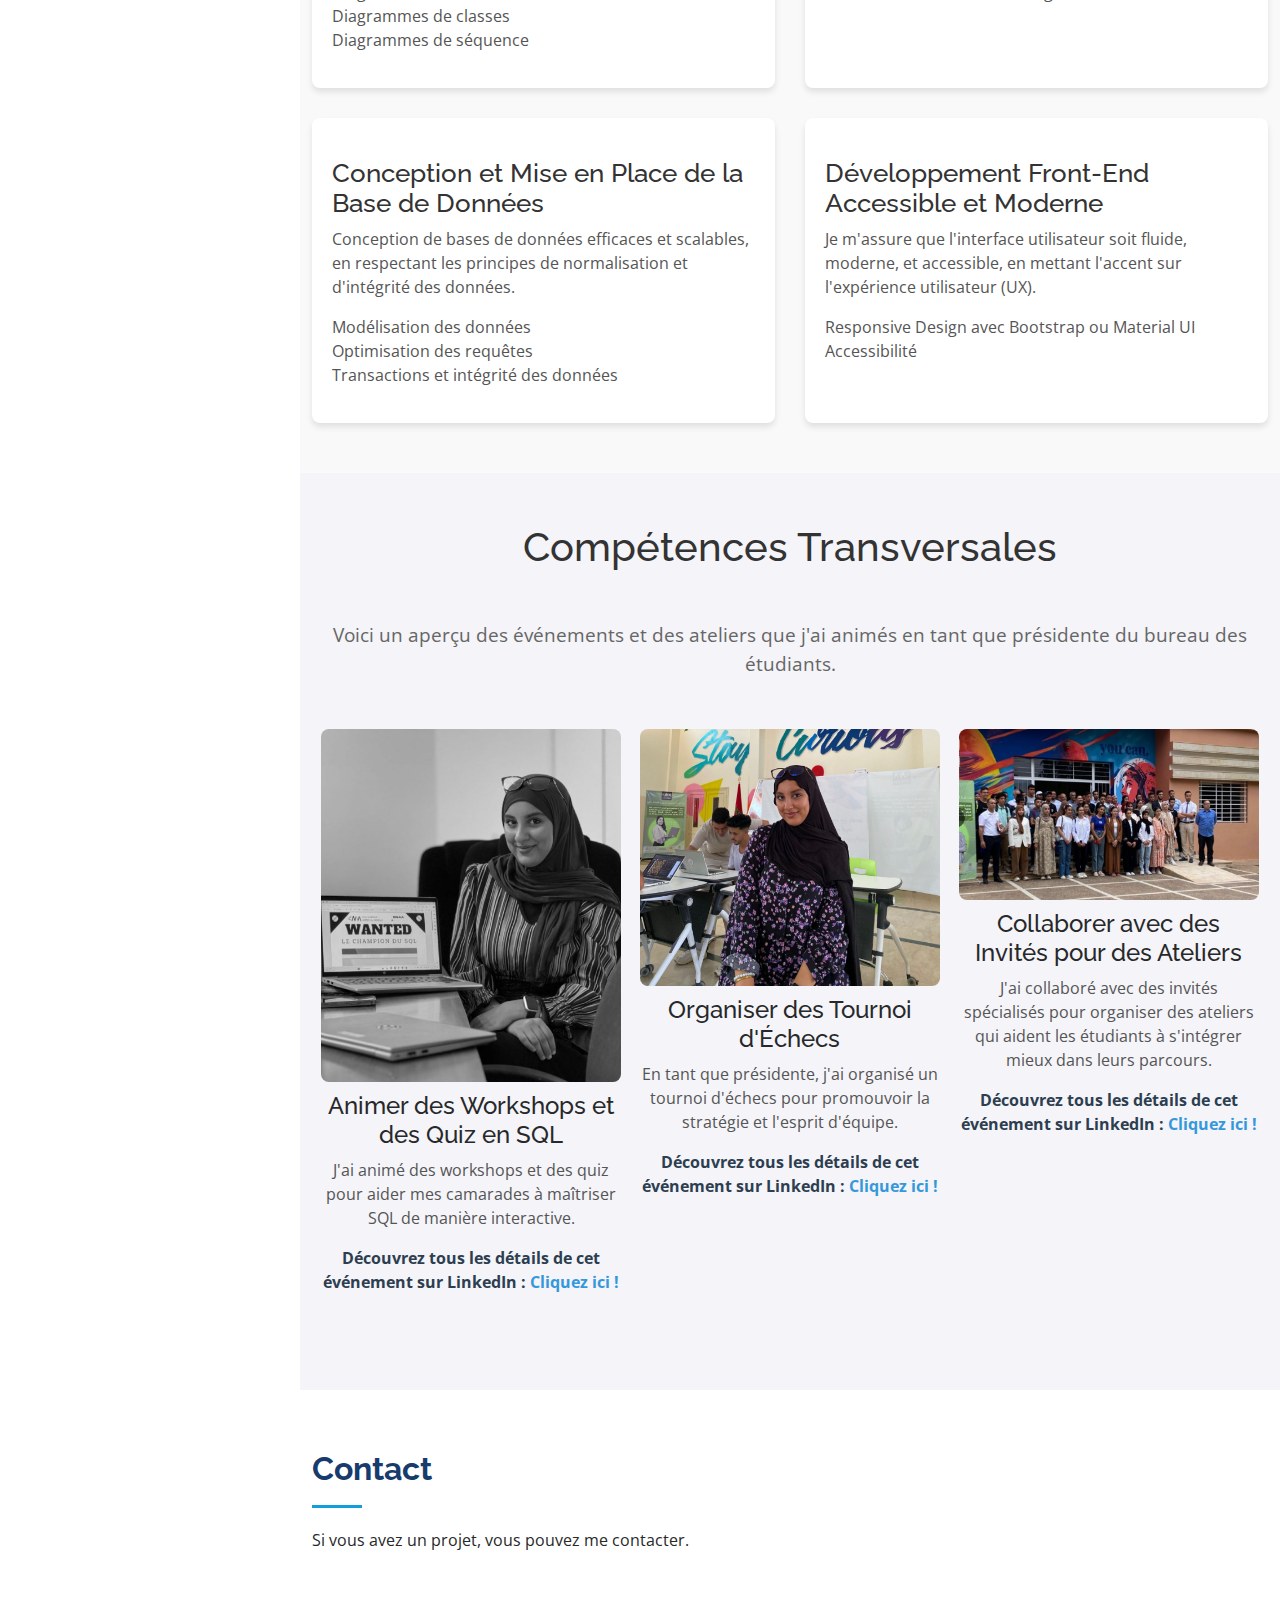
==== commit 5177d55c: "ajouter cv" ====
--- a/index.html
+++ b/index.html
@@ -35,19 +35,17 @@
         <img src="./img/photo2.jpg" alt="" class="img-fluid rounded-circle">
         <h1 class="text-light"><a href="index.html">Najia Knizi</a></h1>
         <div class="social-links mt-3 text-center">
-          <a href="#" class="twitter"><i class="bx bxl-twitter"></i></a>
-          <a href="#" class="facebook"><i class="bx bxl-facebook"></i></a>
-          <a href="#" class="instagram"><i class="bx bxl-instagram"></i></a>
-          <a href="#" class="google-plus"><i class="bx bxl-skype"></i></a>
-          <a href="https://www.linkedin.com/in/naseershaikh/" class="linkedin"><i class="bx bxl-linkedin"></i></a>
+          <a href="https://www.instagram.com/najia.knizi/" class="instagram"><i class="bx bxl-instagram"></i></a>
+          <a href="https://www.linkedin.com/authwall?trk=bf&trkInfo=AQFMnTy0oK3kBgAAAZOSd1OQeav7Kl-W3SNJd6s4porXnrQVegogZ-ABSaDCu88hykCrGF42MY4LkLwobDji4m0ZW-ZJBNN5-w8X1PaxgKpMMjf_fe0KdrJ8MPliXm1HJV8N8YA=&original_referer=&sessionRedirect=https%3A%2F%2Fwww.linkedin.com%2Fin%2Fnajia-knizi-9589a8247%2F" class="linkedin"><i class="bx bxl-linkedin"></i></a>
         </div>
       </div>
 
       <nav id="navbar" class="nav-menu navbar">
         <ul>
-          <li><a href="#hero" class="nav-link scrollto active"><i class="bx bx-home"></i> <span>Home</span></a></li>
-          <li><a href="#about" class="nav-link scrollto"><i class="bx bx-user"></i> <span>About</span></a></li>
-          <li><a href="#resume" class="nav-link scrollto"><i class="bx bx-file-blank"></i> <span>Resume</span></a></li>
+          <li><a href="#hero" class="nav-link scrollto active"><i class="bx bx-home"></i> <span>Accueil</span></a></li>
+          <li><a href="#about" class="nav-link scrollto"><i class="bx bx-user"></i> <span>À propos</span></a></li>
+          <li><a href="#resume" class="nav-link scrollto"><i class="bx bx-file-blank"></i> <span>Expérience et Formation
+          </span></a></li>
           <li><a href="#portfolio" class="nav-link scrollto"><i class="bx bx-book-content"></i> <span>Portfolio</span></a></li>
           <li><a href="#services" class="nav-link scrollto"><i class="bx bx-server"></i> <span>Services</span></a></li>
           <li><a href="#contact" class="nav-link scrollto"><i class="bx bx-envelope"></i> <span>Contact</span></a></li>
@@ -84,6 +82,15 @@
             
             </p>
         </div>
+        <a href="assets/webCv.pdf"
+        download
+        class="btn btn-primary"
+        id="download"
+        style="background-color: #9500ff; color: #fff; padding: 10px 20px; font-size: 16px; border: none; border-radius: 5px; text-decoration: none; display: inline-block; transition: background-color 0.3s; margin-top: 0px;">
+       <i class="bi bi-upload" style="margin-right: 8px;"></i> Télécharger mon CV
+        </a>
+<br>
+<br>
 
         <div class="row">
           <div class="col-lg-4" data-aos="fade-right">
@@ -101,6 +108,7 @@
 
 
             </p>
+          
             <div class="row">
               <div class="col-lg-6">
                 <ul>
@@ -458,32 +466,32 @@
               
               <!-- Atelier SQL -->
               <div class="event" style="width: 300px; margin-bottom: 30px; text-align: center;">
-                  <a href="https://www.linkedin.com/in/votre-lien-sql" style="text-decoration: none; color: inherit;">
-                      <img src="lien-image-sql.jpg" alt="Atelier SQL" style="width: 100%; height: auto; border-radius: 8px;">
+                  <a href="https://www.linkedin.com/posts/najia-knizi-9589a8247_sql-data-workshop-activity-7242623352706666498-joXM?utm_source=share&utm_medium=member_desktop" style="text-decoration: none; color: inherit;">
+                      <img src="assets/img/portfolio/event2.PNG" alt="Atelier SQL" style="width: 100%; height: auto; border-radius: 8px;">
                       <h3 style="font-size: 1.5rem; margin-top: 10px;">Animer des Workshops et des Quiz en SQL</h3>
                   </a>
                   <p style="font-size: 1rem; color: #555;">J'ai animé des workshops et des quiz pour aider mes camarades à maîtriser SQL de manière interactive.</p>
-                  <p style="font-size: 1rem; font-weight: bold; color: #2c3e50;">Découvrez tous les détails de cet événement sur LinkedIn : <a href="https://www.linkedin.com/in/votre-lien-sql" style="font-weight: bold; color: #3498db;">Cliquez ici !</a></p>
+                  <p style="font-size: 1rem; font-weight: bold; color: #2c3e50;">Découvrez tous les détails de cet événement sur LinkedIn : <a href="https://www.linkedin.com/posts/najia-knizi-9589a8247_sql-data-workshop-activity-7242623352706666498-joXM?utm_source=share&utm_medium=member_desktop" style="font-weight: bold; color: #3498db;">Cliquez ici !</a></p>
               </div>
   
               <!-- Tournoi d'Échecs -->
               <div class="event" style="width: 300px; margin-bottom: 30px; text-align: center;">
-                  <a href="https://www.linkedin.com/in/votre-lien-echecs" style="text-decoration: none; color: inherit;">
-                      <img src="lien-image-echecs.jpg" alt="Tournoi d'échecs" style="width: 100%; height: auto; border-radius: 8px;">
-                      <h3 style="font-size: 1.5rem; margin-top: 10px;">Organiser un Tournoi d'Échecs</h3>
+                  <a href="https://fr.linkedin.com/posts/najia-knizi-9589a8247_tournoi-d%C3%A9checs-une-exp%C3%A9rience-enrichissante-activity-7221204762845671424-4xf2" style="text-decoration: none; color: inherit;">
+                      <img src="assets/img/portfolio/event1.PNG" alt="Tournoi d'échecs" style="width: 100%; height: auto; border-radius: 8px;">
+                      <h3 style="font-size: 1.5rem; margin-top: 10px;">Organiser des Tournoi d'Échecs</h3>
                   </a>
                   <p style="font-size: 1rem; color: #555;">En tant que présidente, j'ai organisé un tournoi d'échecs pour promouvoir la stratégie et l'esprit d'équipe.</p>
-                  <p style="font-size: 1rem; font-weight: bold; color: #2c3e50;">Découvrez tous les détails de cet événement sur LinkedIn : <a href="https://www.linkedin.com/in/votre-lien-echecs" style="font-weight: bold; color: #3498db;">Cliquez ici !</a></p>
+                  <p style="font-size: 1rem; font-weight: bold; color: #2c3e50;">Découvrez tous les détails de cet événement sur LinkedIn : <a href="https://fr.linkedin.com/posts/najia-knizi-9589a8247_tournoi-d%C3%A9checs-une-exp%C3%A9rience-enrichissante-activity-7221204762845671424-4xf2" style="font-weight: bold; color: #3498db;">Cliquez ici !</a></p>
               </div>
   
               <!-- Collaboration avec des invités -->
               <div class="event" style="width: 300px; margin-bottom: 30px; text-align: center;">
-                  <a href="https://www.linkedin.com/in/votre-lien-invite" style="text-decoration: none; color: inherit;">
-                      <img src="lien-image-invite.jpg" alt="Atelier avec des invités" style="width: 100%; height: auto; border-radius: 8px;">
+                  <a href="https://www.linkedin.com/posts/najia-knizi-9589a8247_coding-usaid-java-activity-7195802857730637826-YNGk?utm_source=share&utm_medium=member_desktop" style="text-decoration: none; color: inherit;">
+                      <img src="assets/img/portfolio/event3.PNG" alt="Atelier avec des invités" style="width: 100%; height: auto; border-radius: 8px;">
                       <h3 style="font-size: 1.5rem; margin-top: 10px;">Collaborer avec des Invités pour des Ateliers</h3>
                   </a>
                   <p style="font-size: 1rem; color: #555;">J'ai collaboré avec des invités spécialisés pour organiser des ateliers qui aident les étudiants à s'intégrer mieux dans leurs parcours.</p>
-                  <p style="font-size: 1rem; font-weight: bold; color: #2c3e50;">Découvrez tous les détails de cet événement sur LinkedIn : <a href="https://www.linkedin.com/in/votre-lien-invite" style="font-weight: bold; color: #3498db;">Cliquez ici !</a></p>
+                  <p style="font-size: 1rem; font-weight: bold; color: #2c3e50;">Découvrez tous les détails de cet événement sur LinkedIn : <a href="https://www.linkedin.com/posts/najia-knizi-9589a8247_coding-usaid-java-activity-7195802857730637826-YNGk?utm_source=share&utm_medium=member_desktop" style="font-weight: bold; color: #3498db;">Cliquez ici !</a></p>
               </div>
   
           </div>
@@ -497,30 +505,32 @@
 
         <div class="section-title">
           <h2>Contact</h2>
-          <p>If You Have any project in You Can Contact Me
-Inteligent and Interactive Interface</p>
-        </div>
-
+          <p>Si vous avez un projet, vous pouvez me contacter. 
+          </p>
+          <br>
+          
+          
+          
+              
         <div class="row" data-aos="fade-in">
 
-          <div class="col-lg-5 d-flex align-items-stretch">
             <div class="info">
               <div class="address">
                 <i class="bi bi-geo-alt"></i>
                 <h4>Location:</h4>
-                <p>Saddar Hyderabad, Sindh</p>
+                <p>Rabat</p>
               </div>
 
               <div class="email">
                 <i class="bi bi-envelope"></i>
                 <h4>Email:</h4>
-                <p>naseershaikh2005@gmail.com</p>
+                <p>najiaknizi199@gmail.com</p>
               </div>
 
               <div class="phone">
                 <i class="bi bi-phone"></i>
-                <h4>Call:</h4>
-                <p>+1 5589 55488 55s</p>
+                <h4>Telephone</h4>
+                <p>0766692971</p>
 
               </div>
               
@@ -528,29 +538,7 @@
 
           </div>
 
-          <div class="col-lg-7 mt-5 mt-lg-0 d-flex align-items-stretch">
-            <form action="#" method="#" role="form" class="php-email-form">
-              <div class="row">
-                <div class="form-group col-md-6">
-                  <label for="name">Your Name</label>
-                  <input type="text" name="name" class="form-control" id="name" required>
-                </div>
-                <div class="form-group col-md-6">
-                  <label for="name">Your Email</label>
-                  <input type="email" class="form-control" name="email" id="email" required>
-                </div>
-              </div>
-              <div class="form-group">
-                <label for="name">Subject</label>
-                <input type="text" class="form-control" name="subject" id="subject" required>
-              </div>
-              <div class="form-group">
-                <label for="name">Message</label>
-                <textarea class="form-control" name="message" rows="10" required></textarea>
-              </div>
-              <div class="text-center"><button type="submit">Send Message</button></div>
-            </form>
-          </div>
+         
 
         </div>
 
